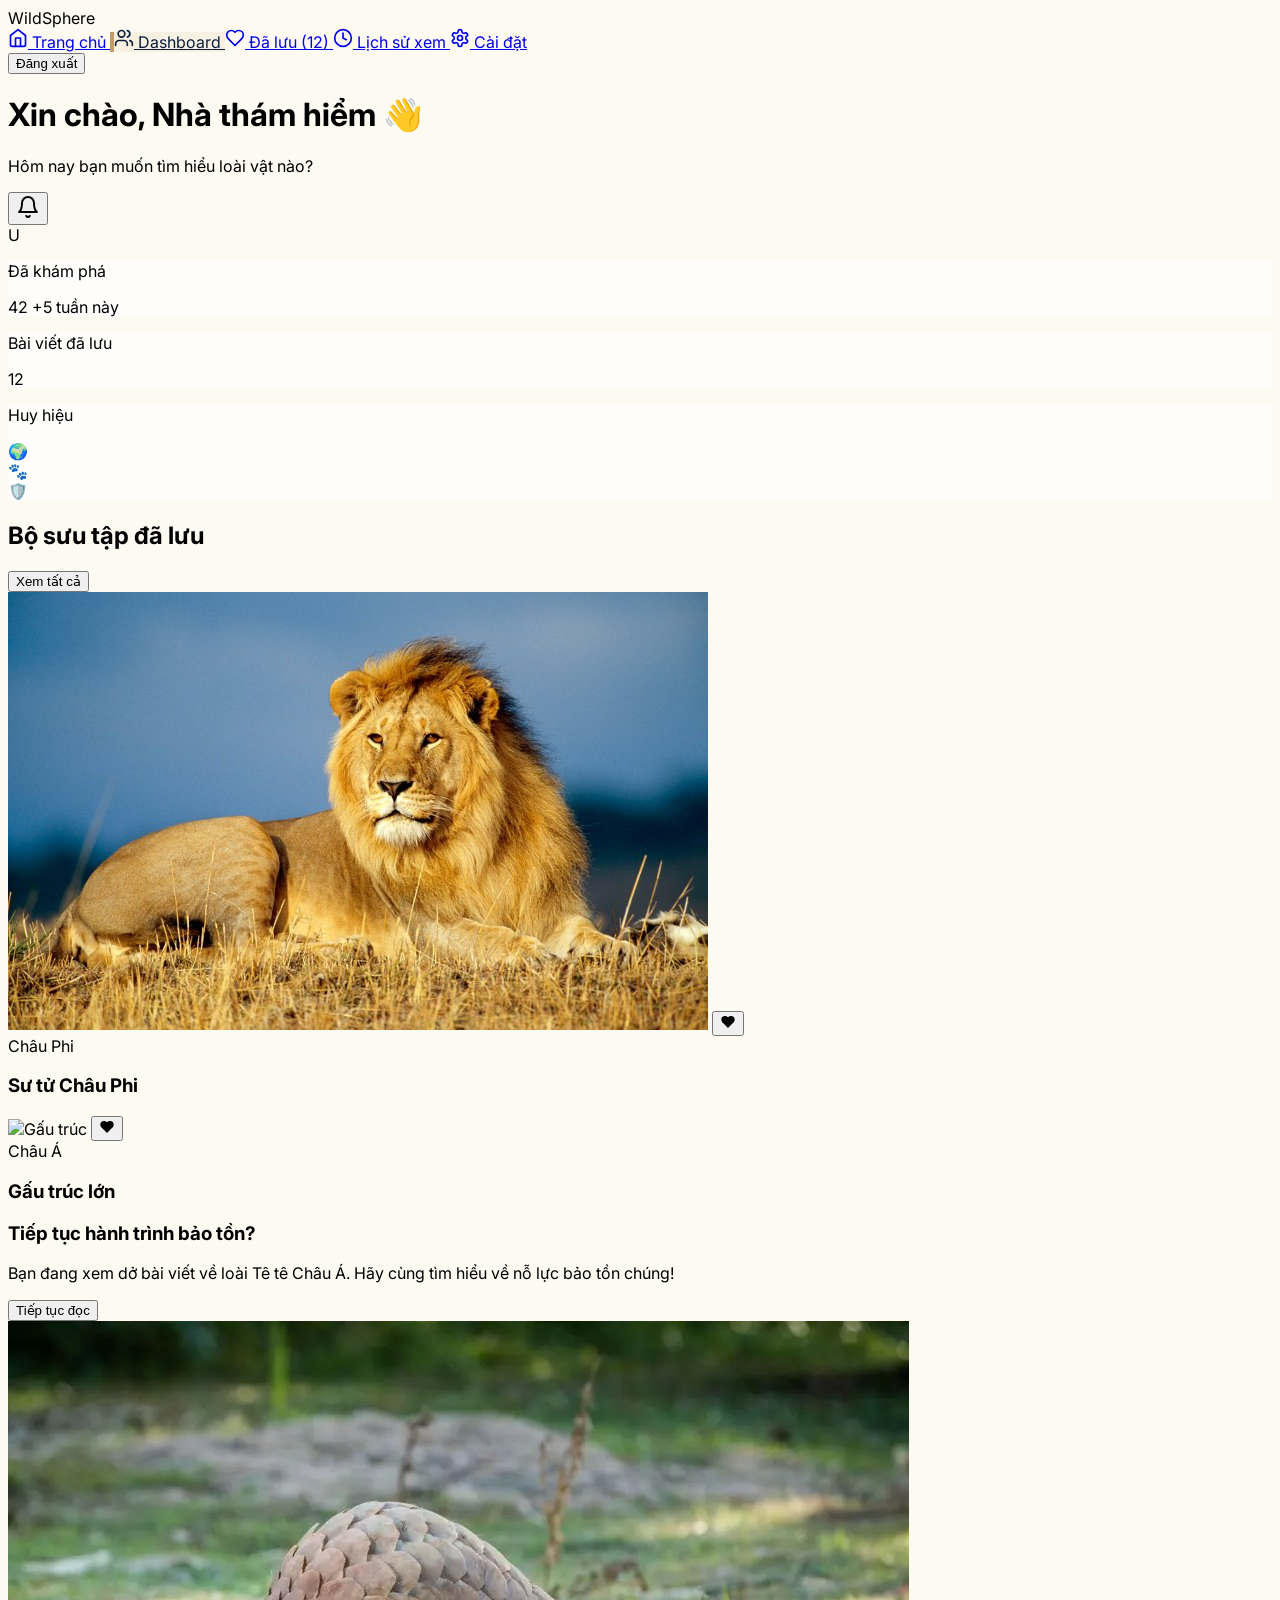
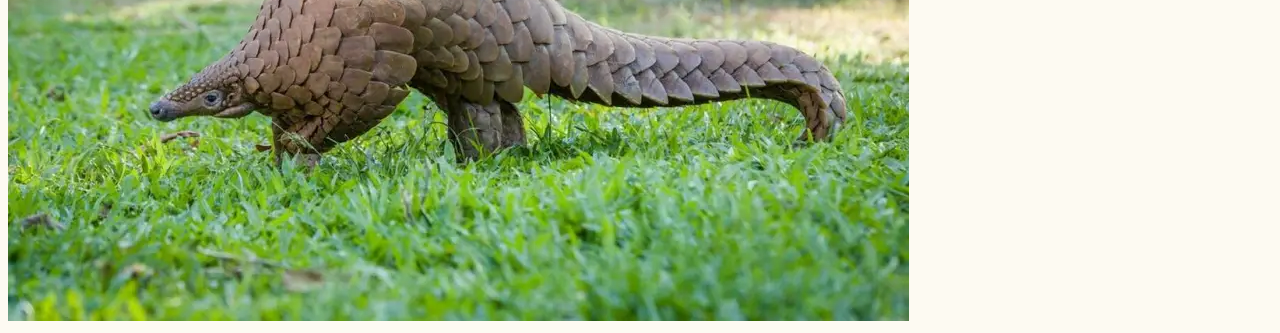
==== user-dashboard.html @ 3586ba98 "Lần đầu đẩy code vào repo moi" ====
<!doctype html>
<html lang="vi">
  <head>
    <meta charset="UTF-8" />
    <meta name="viewport" content="width=device-width, initial-scale=1.0" />
    <title>Dashboard | WildSphere</title>
    <script src="https://cdn.tailwindcss.com"></script>
    <link
      href="https://fonts.googleapis.com/css2?family=Inter:wght@300;400;500;600;700;800&display=swap"
      rel="stylesheet"
    />
    <style>
      body {
        font-family: "Inter", sans-serif;
        background-color: #fdfaf2;
      }
      .glass-card {
        background: rgba(255, 255, 255, 0.8);
        backdrop-filter: blur(10px);
      }
      .active-link {
        border-left: 4px solid #c49a68;
        background: rgba(196, 154, 104, 0.1);
        color: #0b1f3a !important;
      }
    </style>
  </head>
  <body class="text-slate-800">
    <div class="flex min-h-screen">
      <!-- SIDEBAR -->
      <aside class="w-64 bg-[#0b1f3a] text-white hidden md:flex flex-col">
        <div class="p-8 text-2xl font-extrabold tracking-tighter">
          WildSphere
        </div>

        <nav class="flex-1 px-4 space-y-2">
          <a
            href="index.html"
            class="flex items-center gap-3 p-3 text-slate-400 hover:text-white transition"
          >
            <svg
              xmlns="http://www.w3.org/2000/svg"
              width="20"
              height="20"
              viewBox="0 0 24 24"
              fill="none"
              stroke="currentColor"
              stroke-width="2"
              stroke-linecap="round"
              stroke-linejoin="round"
            >
              <path d="m3 9 9-7 9 7v11a2 2 0 0 1-2 2H5a2 2 0 0 1-2-2z"></path>
              <polyline points="9 22 9 12 15 12 15 22"></polyline>
            </svg>
            Trang chủ
          </a>
          <a
            href="#"
            class="flex items-center gap-3 p-3 active-link text-white font-semibold"
          >
            <svg
              xmlns="http://www.w3.org/2000/svg"
              width="20"
              height="20"
              viewBox="0 0 24 24"
              fill="none"
              stroke="currentColor"
              stroke-width="2"
              stroke-linecap="round"
              stroke-linejoin="round"
            >
              <path d="M16 21v-2a4 4 0 0 0-4-4H6a4 4 0 0 0-4 4v2"></path>
              <circle cx="9" cy="7" r="4"></circle>
              <path d="M22 21v-2a4 4 0 0 0-3-3.87"></path>
              <path d="M16 3.13a4 4 0 0 1 0 7.75"></path>
            </svg>
            Dashboard
          </a>
          <a
            href="#"
            class="flex items-center gap-3 p-3 text-slate-400 hover:text-white transition"
          >
            <svg
              xmlns="http://www.w3.org/2000/svg"
              width="20"
              height="20"
              viewBox="0 0 24 24"
              fill="none"
              stroke="currentColor"
              stroke-width="2"
              stroke-linecap="round"
              stroke-linejoin="round"
            >
              <path
                d="M19 14c1.49-1.46 3-3.21 3-5.5A5.5 5.5 0 0 0 16.5 3c-1.76 0-3 .5-4.5 2-1.5-1.5-2.74-2-4.5-2A5.5 5.5 0 0 0 2 8.5c0 2.3 1.5 4.05 3 5.5l7 7Z"
              ></path>
            </svg>
            Đã lưu (12)
          </a>
          <a
            href="#"
            class="flex items-center gap-3 p-3 text-slate-400 hover:text-white transition"
          >
            <svg
              xmlns="http://www.w3.org/2000/svg"
              width="20"
              height="20"
              viewBox="0 0 24 24"
              fill="none"
              stroke="currentColor"
              stroke-width="2"
              stroke-linecap="round"
              stroke-linejoin="round"
            >
              <circle cx="12" cy="12" r="10"></circle>
              <polyline points="12 6 12 12 16 14"></polyline>
            </svg>
            Lịch sử xem
          </a>
          <a
            href="#"
            class="flex items-center gap-3 p-3 text-slate-400 hover:text-white transition"
          >
            <svg
              xmlns="http://www.w3.org/2000/svg"
              width="20"
              height="20"
              viewBox="0 0 24 24"
              fill="none"
              stroke="currentColor"
              stroke-width="2"
              stroke-linecap="round"
              stroke-linejoin="round"
            >
              <path
                d="M12.22 2h-.44a2 2 0 0 0-2 2v.18a2 2 0 0 1-1 1.73l-.43.25a2 2 0 0 1-2 0l-.15-.08a2 2 0 0 0-2.73.73l-.22.38a2 2 0 0 0 .73 2.73l.15.1a2 2 0 0 1 1 1.72v.51a2 2 0 0 1-1 1.74l-.15.09a2 2 0 0 0-.73 2.73l.22.38a2 2 0 0 0 2.73.73l.15-.08a2 2 0 0 1 2 0l.43.25a2 2 0 0 1 1 1.73V20a2 2 0 0 0 2 2h.44a2 2 0 0 0 2-2v-.18a2 2 0 0 1 1-1.73l.43-.25a2 2 0 0 1 2 0l.15.08a2 2 0 0 0 2.73-.73l.22-.39a2 2 0 0 0-.73-2.73l-.15-.08a2 2 0 0 1-1-1.74v-.5a2 2 0 0 1 1-1.74l.15-.09a2 2 0 0 0 .73-2.73l-.22-.38a2 2 0 0 0-2.73-.73l-.15.08a2 2 0 0 1-2 0l-.43-.25a2 2 0 0 1-1-1.73V4a2 2 0 0 0-2-2z"
              ></path>
              <circle cx="12" cy="12" r="3"></circle>
            </svg>
            Cài đặt
          </a>
        </nav>

        <div class="p-4 mt-auto">
          <button
            class="w-full p-3 bg-red-500/10 text-red-400 rounded-lg font-medium hover:bg-red-500/20 transition duration-200"
            onclick="window.location.href = 'index.html'"
          >
            Đăng xuất
          </button>
        </div>
      </aside>

      <!-- MAIN CONTENT -->
      <main class="flex-1 overflow-y-auto">
        <!-- TOP HEADER -->
        <header
          class="h-20 border-b flex items-center justify-between px-8 bg-white/50 sticky top-0 z-10 backdrop-blur-md"
        >
          <div>
            <h1 class="text-xl font-bold text-[#0b1f3a]">
              Xin chào, <span id="userName">Nhà thám hiểm</span> 👋
            </h1>
            <p class="text-sm text-slate-500">
              Hôm nay bạn muốn tìm hiểu loài vật nào?
            </p>
          </div>
          <div class="flex items-center gap-4">
            <button class="p-2 text-slate-400 hover:text-[#0b1f3a] relative">
              <svg
                xmlns="http://www.w3.org/2000/svg"
                width="24"
                height="24"
                viewBox="0 0 24 24"
                fill="none"
                stroke="currentColor"
                stroke-width="2"
                stroke-linecap="round"
                stroke-linejoin="round"
              >
                <path d="M6 8a6 6 0 0 1 12 0c0 7 3 9 3 9H3s3-2 3-9"></path>
                <path d="M10.3 21a1.94 1.94 0 0 0 3.4 0"></path>
              </svg>
              <span
                class="absolute top-2 right-2 w-2 h-2 bg-red-500 rounded-full"
              ></span>
            </button>
            <div
              class="w-10 h-10 bg-[#c49a68] rounded-full border-2 border-white shadow-sm flex items-center justify-center text-white font-bold"
            >
              U
            </div>
          </div>
        </header>

        <div class="p-8 space-y-8">
          <!-- STATS CARDS -->
          <div class="grid grid-cols-1 md:grid-cols-3 gap-6">
            <div
              class="glass-card p-6 rounded-2xl border border-white shadow-sm"
            >
              <p
                class="text-sm text-slate-500 font-medium uppercase tracking-wider"
              >
                Đã khám phá
              </p>
              <div class="flex items-end gap-2 mt-2">
                <span class="text-4xl font-black text-[#0b1f3a]">42</span>
                <span class="text-green-500 text-sm font-bold mb-1"
                  >+5 tuần này</span
                >
              </div>
            </div>
            <div
              class="glass-card p-6 rounded-2xl border border-white shadow-sm"
            >
              <p
                class="text-sm text-slate-500 font-medium uppercase tracking-wider"
              >
                Bài viết đã lưu
              </p>
              <div class="mt-2">
                <span class="text-4xl font-black text-[#0b1f3a]">12</span>
              </div>
            </div>
            <div
              class="glass-card p-6 rounded-2xl border border-white shadow-sm"
            >
              <p
                class="text-sm text-slate-500 font-medium uppercase tracking-wider"
              >
                Huy hiệu
              </p>
              <div class="flex gap-2 mt-2">
                <div
                  class="w-8 h-8 rounded-full bg-yellow-100 flex items-center justify-center text-lg"
                  title="Thám hiểm tập sự"
                >
                  🌍
                </div>
                <div
                  class="w-8 h-8 rounded-full bg-blue-100 flex items-center justify-center text-lg"
                  title="Yêu động vật"
                >
                  🐾
                </div>
                <div
                  class="w-8 h-8 rounded-full bg-red-100 flex items-center justify-center text-lg"
                  title="Người bảo vệ"
                >
                  🛡️
                </div>
              </div>
            </div>
          </div>

          <!-- SAVED LIST SECTION -->
          <section>
            <div class="flex items-center justify-between mb-6">
              <h2 class="text-2xl font-bold text-[#0b1f3a]">
                Bộ sưu tập đã lưu
              </h2>
              <button
                class="text-[#c49a68] font-semibold text-sm hover:underline"
              >
                Xem tất cả
              </button>
            </div>

            <div class="grid grid-cols-1 sm:grid-cols-2 lg:grid-cols-4 gap-6">
              <!-- Animal Card Item -->
              <div
                class="bg-white rounded-xl overflow-hidden shadow-sm hover:shadow-md transition group cursor-pointer border border-slate-100"
              >
                <div class="relative h-40">
                  <img
                    src="./image/châu phi/su-tu.jpg"
                    class="w-full h-full object-cover group-hover:scale-105 transition duration-500"
                    alt="Sư tử"
                  />
                  <button
                    class="absolute top-3 right-3 p-2 bg-white/90 rounded-full text-red-500 shadow-sm"
                  >
                    <svg
                      xmlns="http://www.w3.org/2000/svg"
                      width="16"
                      height="16"
                      viewBox="0 0 24 24"
                      fill="currentColor"
                    >
                      <path
                        d="M19 14c1.49-1.46 3-3.21 3-5.5A5.5 5.5 0 0 0 16.5 3c-1.76 0-3 .5-4.5 2-1.5-1.5-2.74-2-4.5-2A5.5 5.5 0 0 0 2 8.5c0 2.3 1.5 4.05 3 5.5l7 7Z"
                      ></path>
                    </svg>
                  </button>
                </div>
                <div class="p-4">
                  <span class="text-[10px] font-bold text-[#c49a68] uppercase"
                    >Châu Phi</span
                  >
                  <h3 class="font-bold text-[#0b1f3a] mt-1">Sư tử Châu Phi</h3>
                </div>
              </div>
              <!-- Animal Card Item -->
              <div
                class="bg-white rounded-xl overflow-hidden shadow-sm hover:shadow-md transition group cursor-pointer border border-slate-100"
              >
                <div class="relative h-40">
                  <img
                    src="./image/châu á/gautruc.jpg"
                    class="w-full h-full object-cover group-hover:scale-105 transition duration-500"
                    alt="Gấu trúc"
                  />
                  <button
                    class="absolute top-3 right-3 p-2 bg-white/90 rounded-full text-red-500 shadow-sm"
                  >
                    <svg
                      xmlns="http://www.w3.org/2000/svg"
                      width="16"
                      height="16"
                      viewBox="0 0 24 24"
                      fill="currentColor"
                    >
                      <path
                        d="M19 14c1.49-1.46 3-3.21 3-5.5A5.5 5.5 0 0 0 16.5 3c-1.76 0-3 .5-4.5 2-1.5-1.5-2.74-2-4.5-2A5.5 5.5 0 0 0 2 8.5c0 2.3 1.5 4.05 3 5.5l7 7Z"
                      ></path>
                    </svg>
                  </button>
                </div>
                <div class="p-4">
                  <span class="text-[10px] font-bold text-[#c49a68] uppercase"
                    >Châu Á</span
                  >
                  <h3 class="font-bold text-[#0b1f3a] mt-1">Gấu trúc lớn</h3>
                </div>
              </div>
            </div>
          </section>

          <!-- RECENTLY VIEWED -->
          <div
            class="bg-[#0b1f3a] rounded-2xl p-8 text-white flex flex-col md:flex-row items-center gap-8 overflow-hidden relative"
          >
            <div class="relative z-10 flex-1">
              <h3 class="text-2xl font-bold mb-2">
                Tiếp tục hành trình bảo tồn?
              </h3>
              <p class="text-slate-300 mb-6 max-w-md">
                Bạn đang xem dở bài viết về loài
                <span class="text-white font-bold italic">Tê tê Châu Á</span>.
                Hãy cùng tìm hiểu về nỗ lực bảo tồn chúng!
              </p>
              <button
                class="px-6 py-3 bg-[#c49a68] text-white rounded-xl font-bold hover:bg-[#b38a5a] transition"
              >
                Tiếp tục đọc
              </button>
            </div>
            <img
              src="./image/châu á/te-te.webp"
              class="w-48 h-48 rounded-2xl object-cover rotate-3 shadow-2xl relative z-10"
              alt="Sao la"
            />
            <!-- Decorative circle -->
            <div
              class="absolute -right-20 -bottom-20 w-80 h-80 bg-white/5 rounded-full"
            ></div>
          </div>
        </div>
      </main>
    </div>

    <script>
      // Hiển thị tên người dùng từ LocalStorage
      const user = localStorage.getItem("wildsphereCurrentUser");
      if (user) {
        document.getElementById("userName").innerText = user;
      }
    </script>
  </body>
</html>
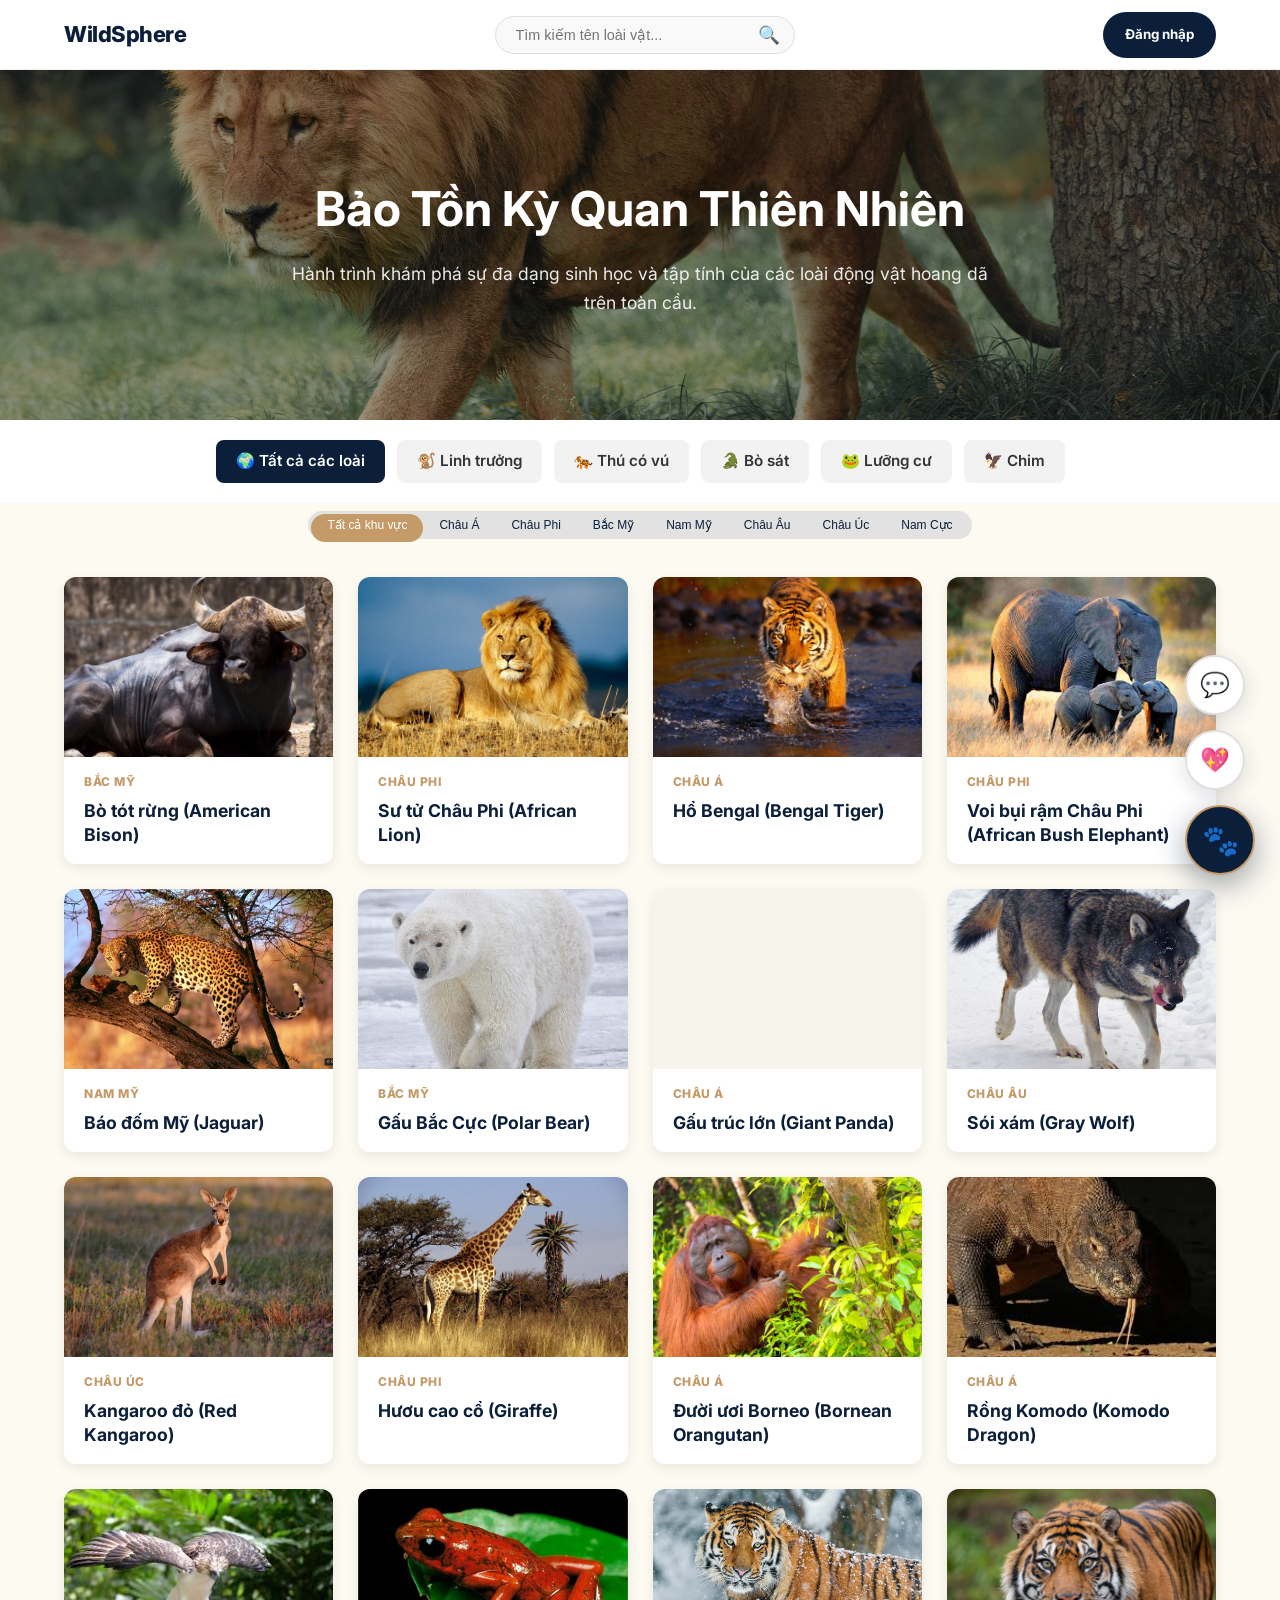
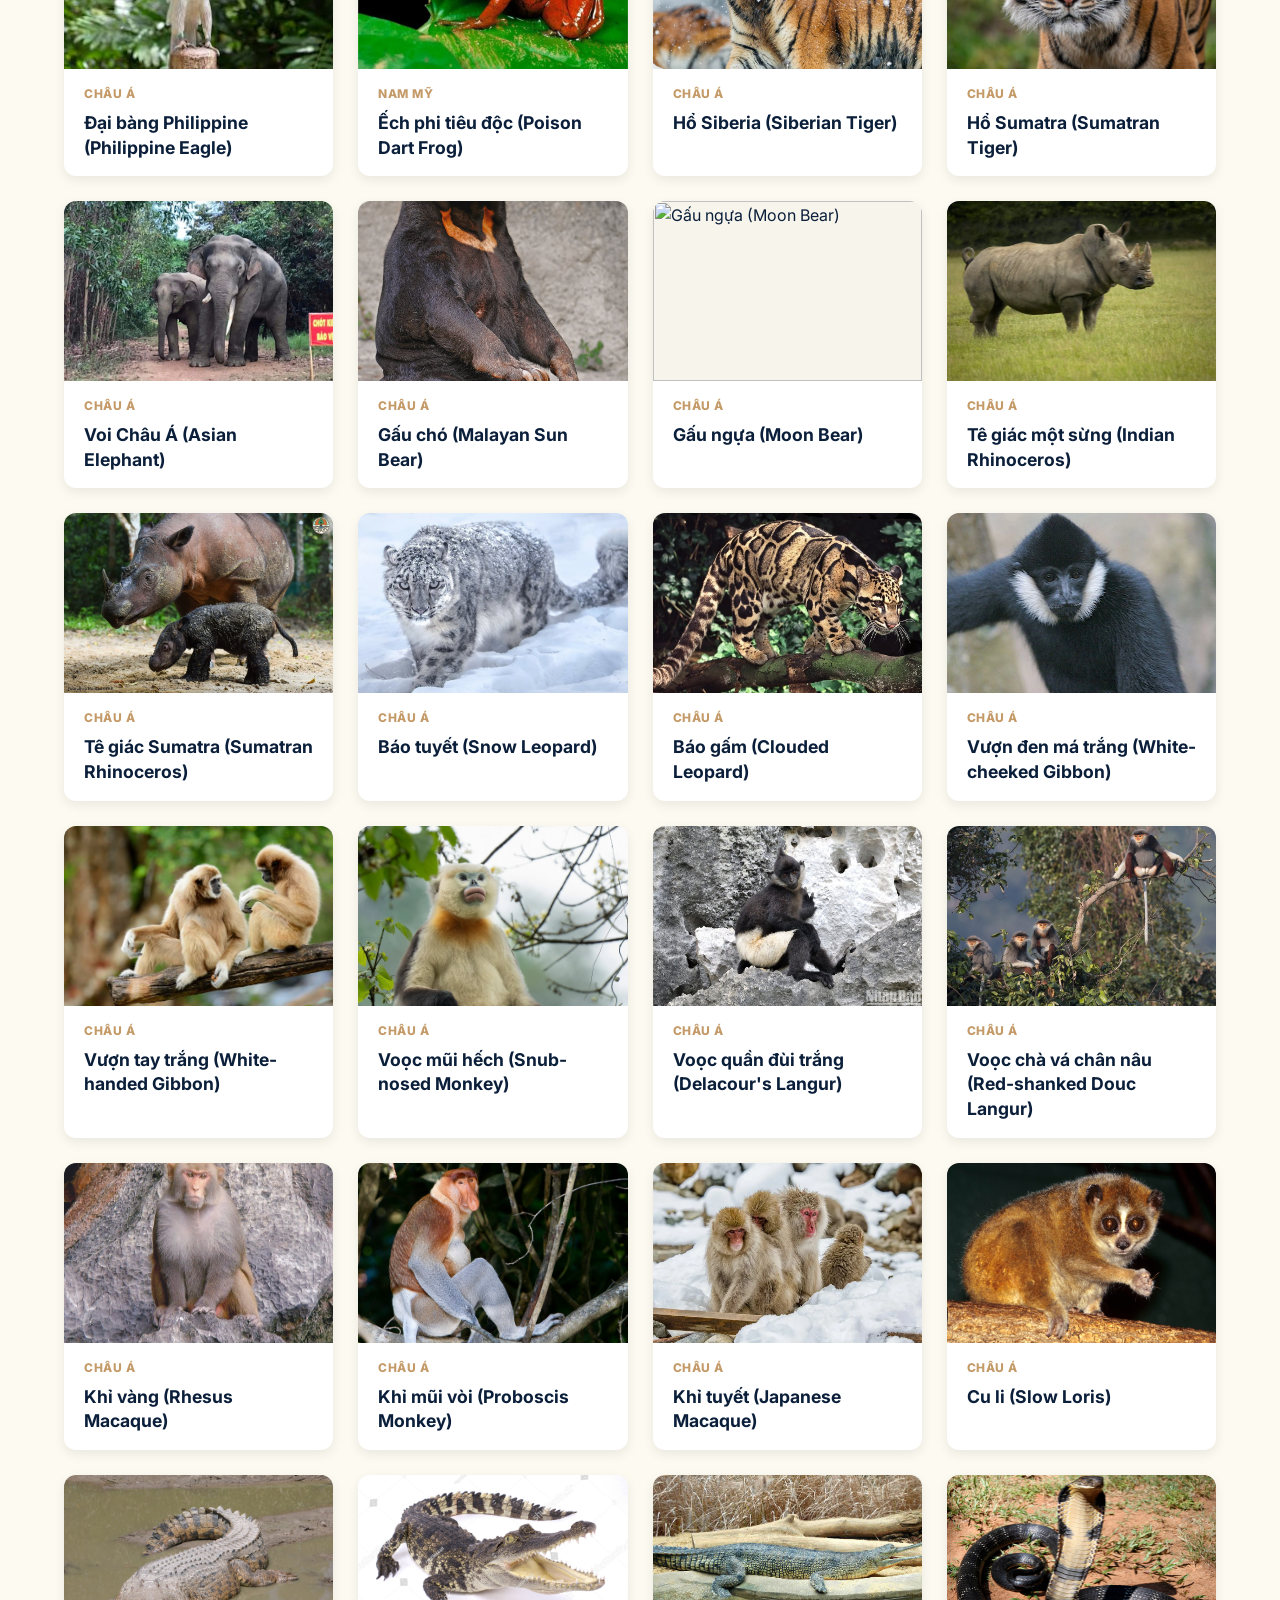
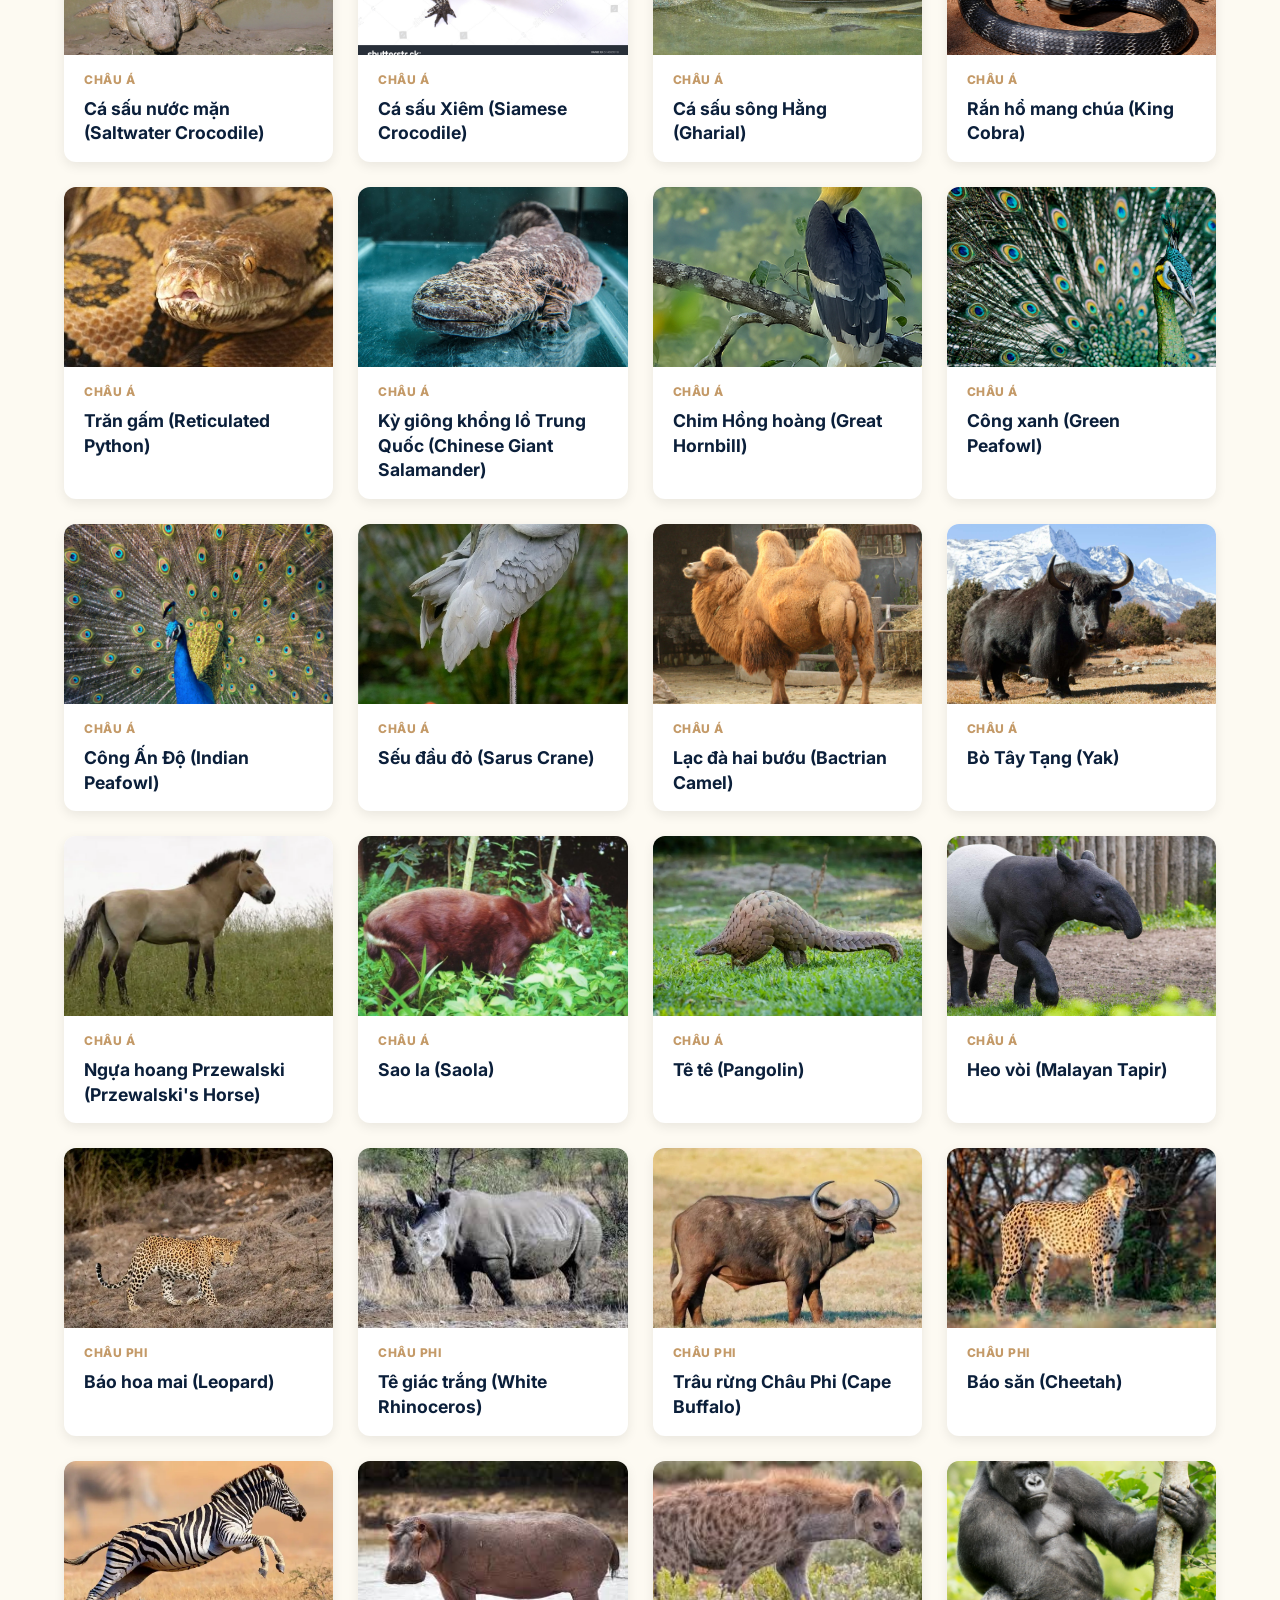
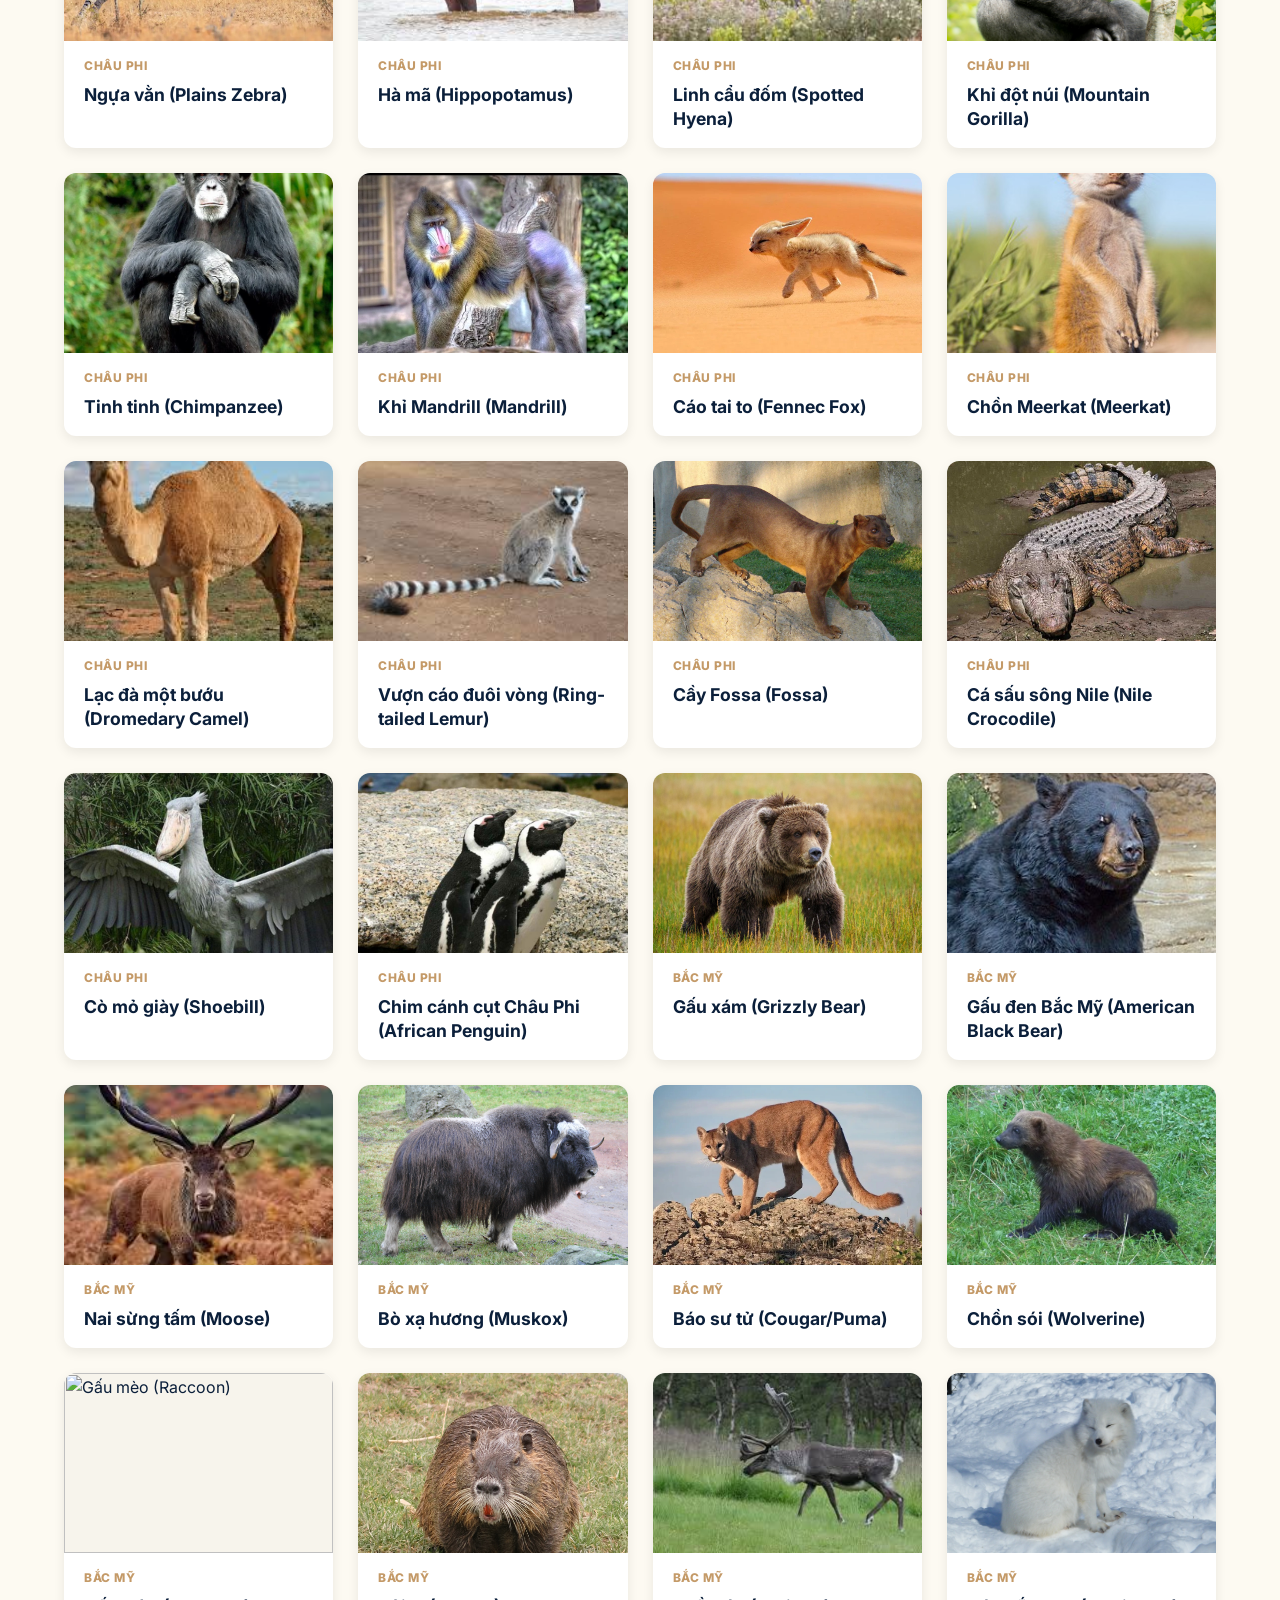
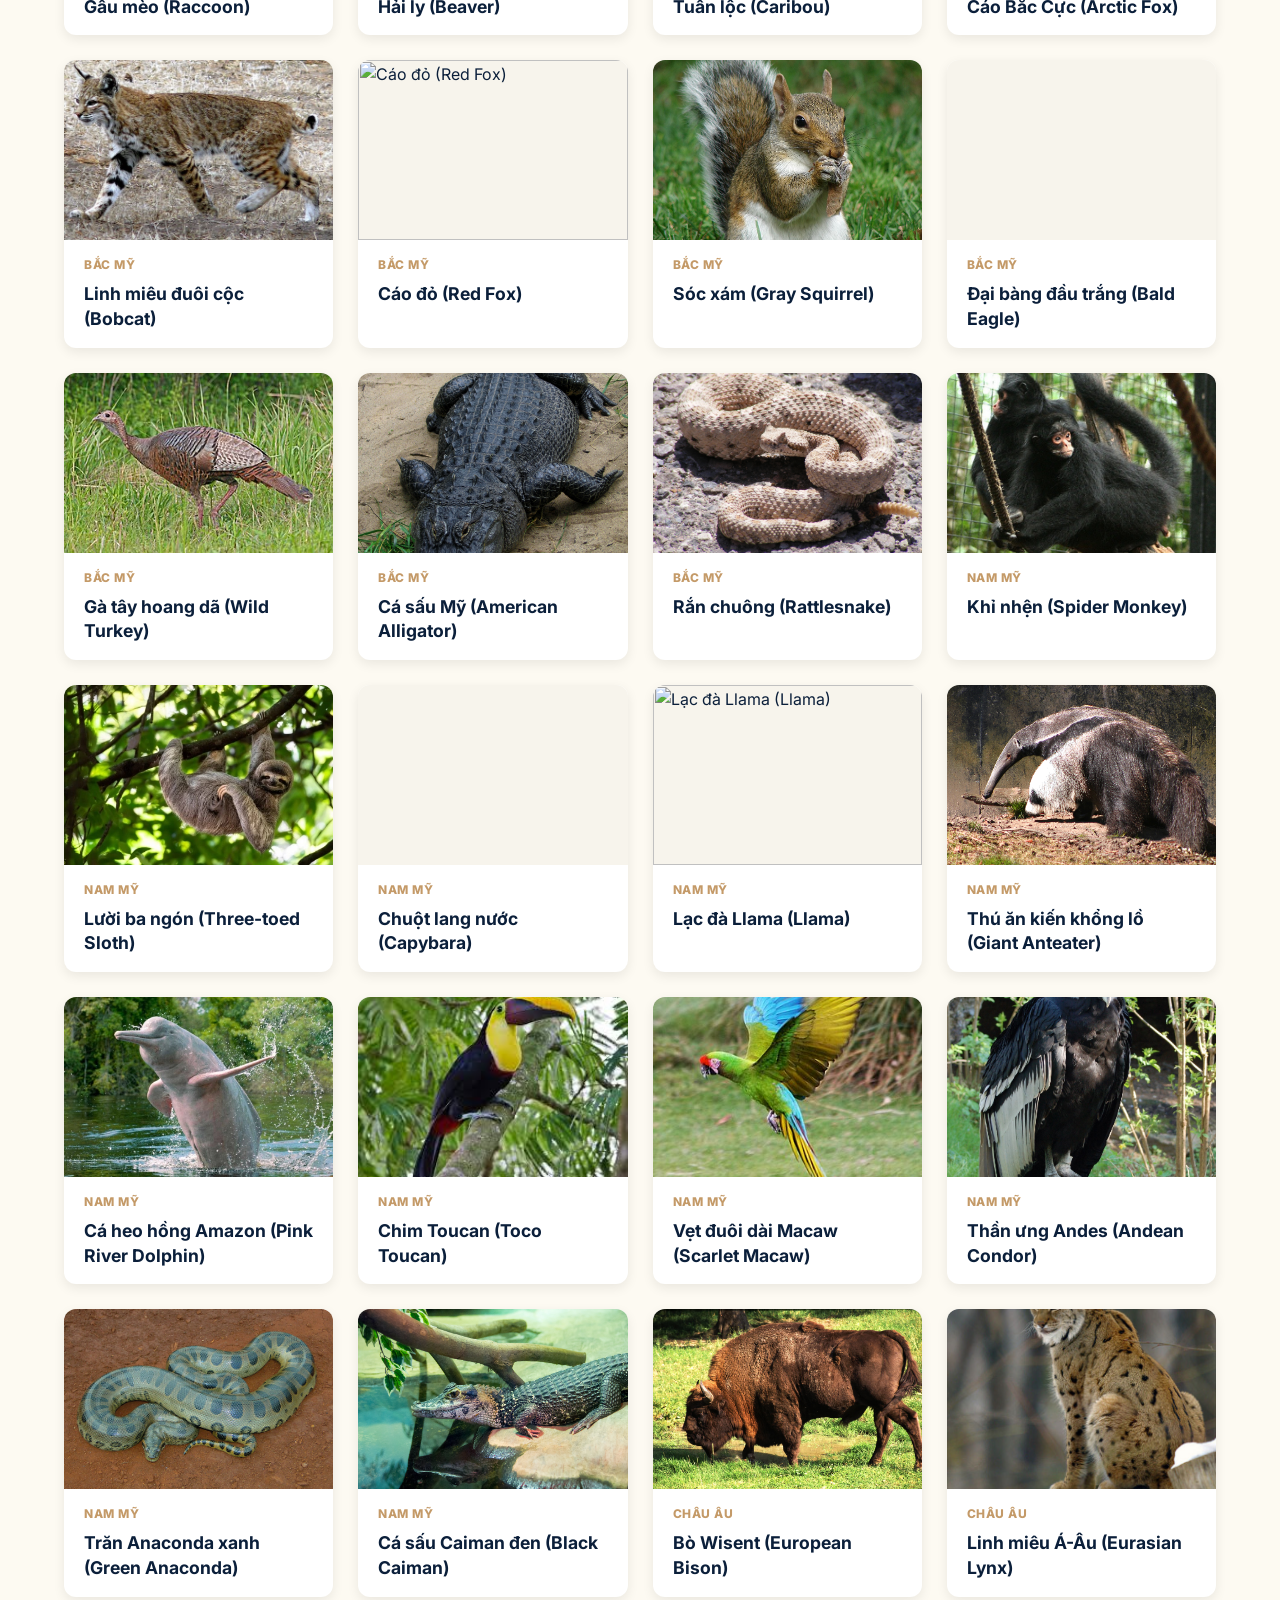
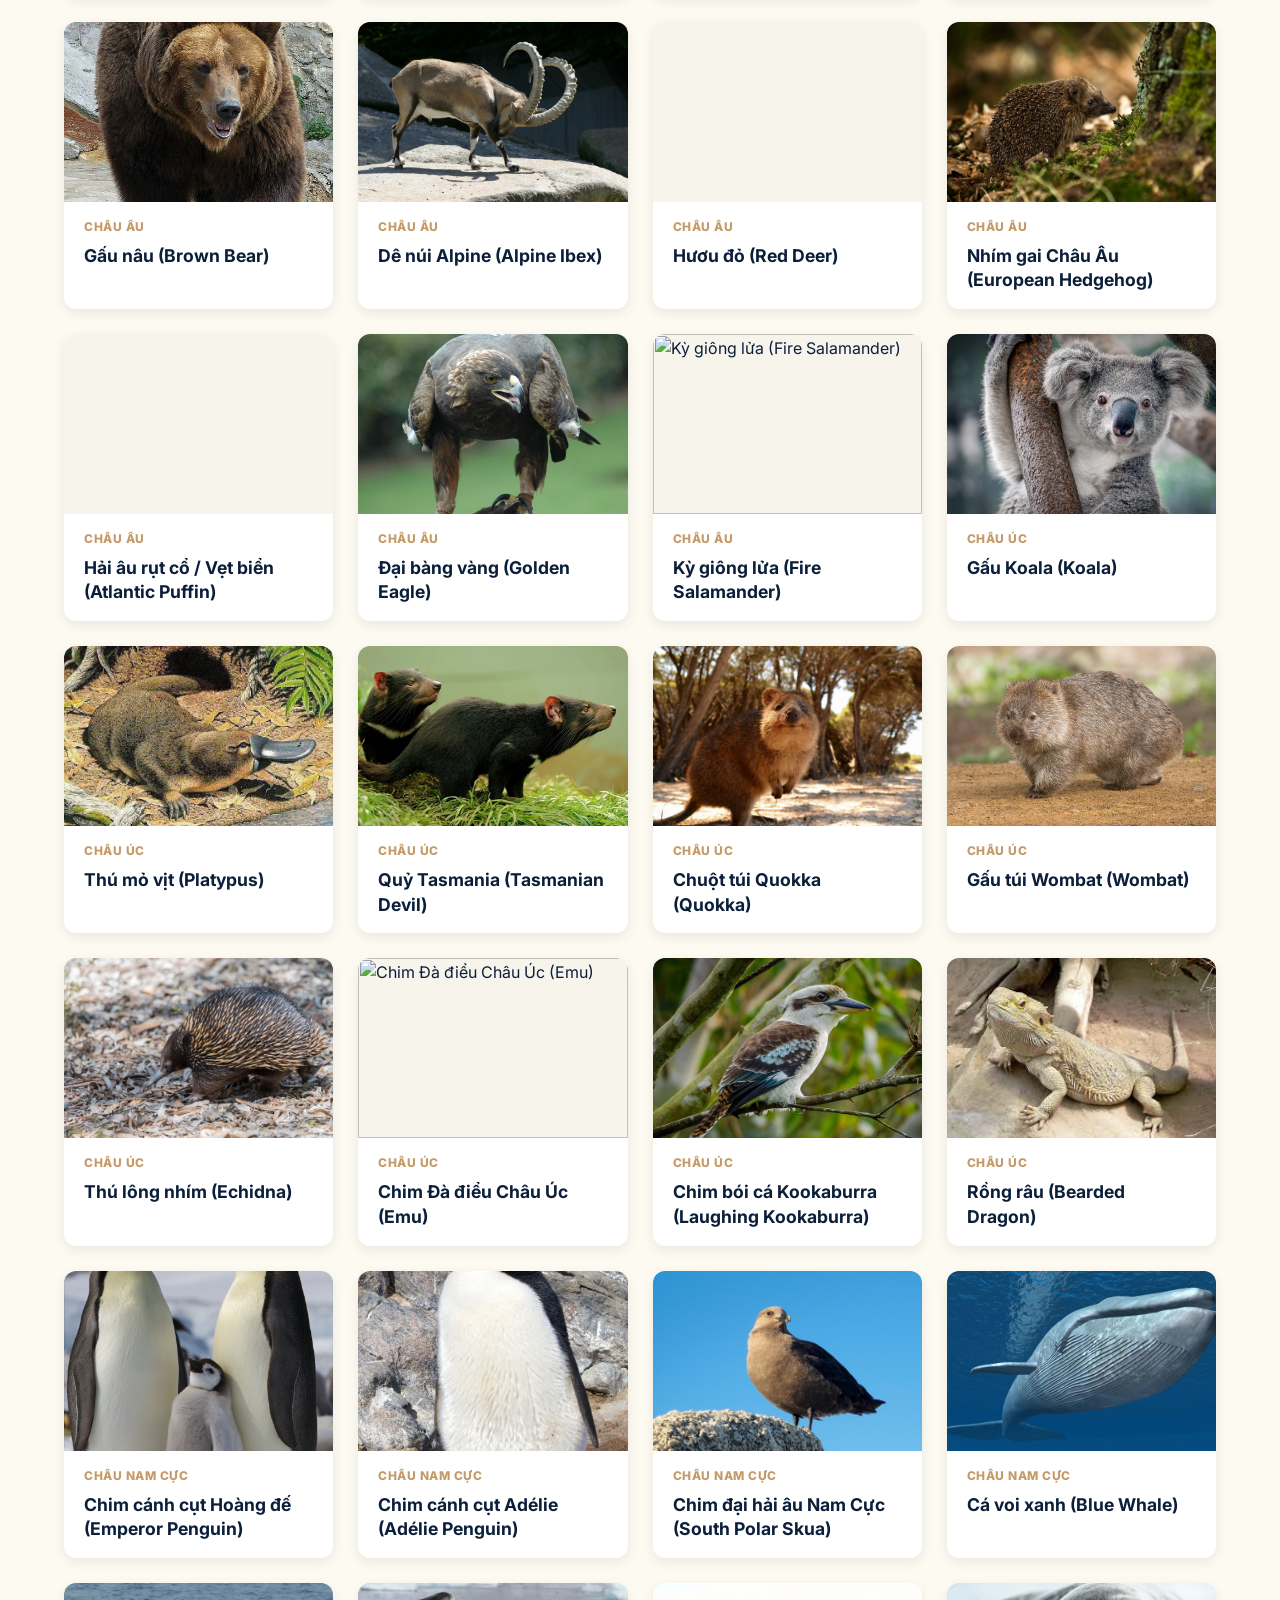
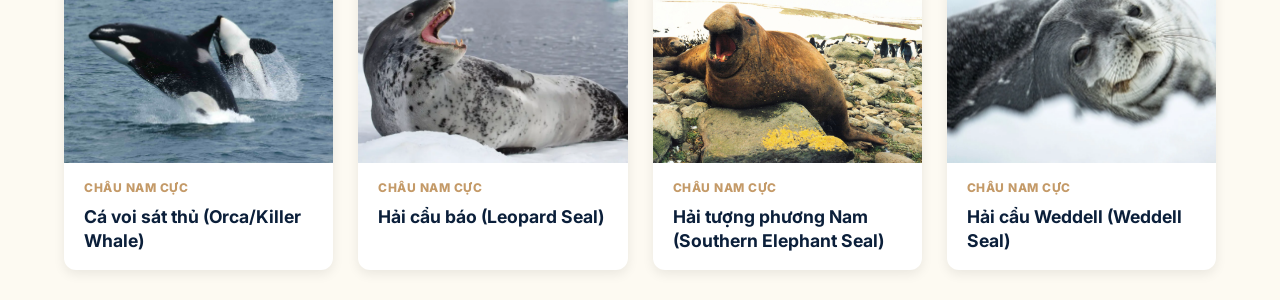
==== commit 6e5bbf70: "lần 6" ====
--- a/user-dashboard.html
+++ b/user-dashboard.html
@@ -3,379 +3,182 @@
   <head>
     <meta charset="UTF-8" />
     <meta name="viewport" content="width=device-width, initial-scale=1.0" />
-    <title>Dashboard | WildSphere</title>
+    <title>Hồ Sơ Của Tôi | WildSphere</title>
     <script src="https://cdn.tailwindcss.com"></script>
-    <link
-      href="https://fonts.googleapis.com/css2?family=Inter:wght@300;400;500;600;700;800&display=swap"
-      rel="stylesheet"
-    />
+    <link href="https://fonts.googleapis.com/css2?family=Inter:wght@300;400;500;600;700;800&display=swap" rel="stylesheet" />
     <style>
-      body {
-        font-family: "Inter", sans-serif;
-        background-color: #fdfaf2;
-      }
-      .glass-card {
-        background: rgba(255, 255, 255, 0.8);
-        backdrop-filter: blur(10px);
-      }
-      .active-link {
-        border-left: 4px solid #c49a68;
-        background: rgba(196, 154, 104, 0.1);
-        color: #0b1f3a !important;
-      }
+      body { font-family: "Inter", sans-serif; background-color: #fdfaf2; }
+      .glass-card { background: rgba(255, 255, 255, 0.8); backdrop-filter: blur(10px); }
+      .active-link { border-left: 4px solid #c49a68; background: rgba(196, 154, 104, 0.1); color: #0b1f3a !important; }
     </style>
   </head>
   <body class="text-slate-800">
     <div class="flex min-h-screen">
       <!-- SIDEBAR -->
-      <aside class="w-64 bg-[#0b1f3a] text-white hidden md:flex flex-col">
-        <div class="p-8 text-2xl font-extrabold tracking-tighter">
+      <aside class="w-64 bg-[#0b1f3a] text-white hidden md:flex flex-col fixed h-screen">
+        <div class="p-8 text-2xl font-extrabold tracking-tighter cursor-pointer" onclick="window.location.href='index.html'">
           WildSphere
         </div>
-
         <nav class="flex-1 px-4 space-y-2">
-          <a
-            href="index.html"
-            class="flex items-center gap-3 p-3 text-slate-400 hover:text-white transition"
-          >
-            <svg
-              xmlns="http://www.w3.org/2000/svg"
-              width="20"
-              height="20"
-              viewBox="0 0 24 24"
-              fill="none"
-              stroke="currentColor"
-              stroke-width="2"
-              stroke-linecap="round"
-              stroke-linejoin="round"
-            >
-              <path d="m3 9 9-7 9 7v11a2 2 0 0 1-2 2H5a2 2 0 0 1-2-2z"></path>
-              <polyline points="9 22 9 12 15 12 15 22"></polyline>
-            </svg>
+          <a href="index.html" class="flex items-center gap-3 p-3 text-slate-400 hover:text-white transition">
+            <svg width="20" height="20" viewBox="0 0 24 24" fill="none" stroke="currentColor" stroke-width="2"><path d="m3 9 9-7 9 7v11a2 2 0 0 1-2 2H5a2 2 0 0 1-2-2z"></path><polyline points="9 22 9 12 15 12 15 22"></polyline></svg>
             Trang chủ
           </a>
-          <a
-            href="#"
-            class="flex items-center gap-3 p-3 active-link text-white font-semibold"
-          >
-            <svg
-              xmlns="http://www.w3.org/2000/svg"
-              width="20"
-              height="20"
-              viewBox="0 0 24 24"
-              fill="none"
-              stroke="currentColor"
-              stroke-width="2"
-              stroke-linecap="round"
-              stroke-linejoin="round"
-            >
-              <path d="M16 21v-2a4 4 0 0 0-4-4H6a4 4 0 0 0-4 4v2"></path>
-              <circle cx="9" cy="7" r="4"></circle>
-              <path d="M22 21v-2a4 4 0 0 0-3-3.87"></path>
-              <path d="M16 3.13a4 4 0 0 1 0 7.75"></path>
-            </svg>
-            Dashboard
-          </a>
-          <a
-            href="#"
-            class="flex items-center gap-3 p-3 text-slate-400 hover:text-white transition"
-          >
-            <svg
-              xmlns="http://www.w3.org/2000/svg"
-              width="20"
-              height="20"
-              viewBox="0 0 24 24"
-              fill="none"
-              stroke="currentColor"
-              stroke-width="2"
-              stroke-linecap="round"
-              stroke-linejoin="round"
-            >
-              <path
-                d="M19 14c1.49-1.46 3-3.21 3-5.5A5.5 5.5 0 0 0 16.5 3c-1.76 0-3 .5-4.5 2-1.5-1.5-2.74-2-4.5-2A5.5 5.5 0 0 0 2 8.5c0 2.3 1.5 4.05 3 5.5l7 7Z"
-              ></path>
-            </svg>
-            Đã lưu (12)
-          </a>
-          <a
-            href="#"
-            class="flex items-center gap-3 p-3 text-slate-400 hover:text-white transition"
-          >
-            <svg
-              xmlns="http://www.w3.org/2000/svg"
-              width="20"
-              height="20"
-              viewBox="0 0 24 24"
-              fill="none"
-              stroke="currentColor"
-              stroke-width="2"
-              stroke-linecap="round"
-              stroke-linejoin="round"
-            >
-              <circle cx="12" cy="12" r="10"></circle>
-              <polyline points="12 6 12 12 16 14"></polyline>
-            </svg>
-            Lịch sử xem
-          </a>
-          <a
-            href="#"
-            class="flex items-center gap-3 p-3 text-slate-400 hover:text-white transition"
-          >
-            <svg
-              xmlns="http://www.w3.org/2000/svg"
-              width="20"
-              height="20"
-              viewBox="0 0 24 24"
-              fill="none"
-              stroke="currentColor"
-              stroke-width="2"
-              stroke-linecap="round"
-              stroke-linejoin="round"
-            >
-              <path
-                d="M12.22 2h-.44a2 2 0 0 0-2 2v.18a2 2 0 0 1-1 1.73l-.43.25a2 2 0 0 1-2 0l-.15-.08a2 2 0 0 0-2.73.73l-.22.38a2 2 0 0 0 .73 2.73l.15.1a2 2 0 0 1 1 1.72v.51a2 2 0 0 1-1 1.74l-.15.09a2 2 0 0 0-.73 2.73l.22.38a2 2 0 0 0 2.73.73l.15-.08a2 2 0 0 1 2 0l.43.25a2 2 0 0 1 1 1.73V20a2 2 0 0 0 2 2h.44a2 2 0 0 0 2-2v-.18a2 2 0 0 1 1-1.73l.43-.25a2 2 0 0 1 2 0l.15.08a2 2 0 0 0 2.73-.73l.22-.39a2 2 0 0 0-.73-2.73l-.15-.08a2 2 0 0 1-1-1.74v-.5a2 2 0 0 1 1-1.74l.15-.09a2 2 0 0 0 .73-2.73l-.22-.38a2 2 0 0 0-2.73-.73l-.15.08a2 2 0 0 1-2 0l-.43-.25a2 2 0 0 1-1-1.73V4a2 2 0 0 0-2-2z"
-              ></path>
-              <circle cx="12" cy="12" r="3"></circle>
-            </svg>
-            Cài đặt
+          <a href="#" class="flex items-center gap-3 p-3 active-link text-white font-semibold">
+            <svg width="20" height="20" viewBox="0 0 24 24" fill="none" stroke="currentColor" stroke-width="2"><path d="M16 21v-2a4 4 0 0 0-4-4H6a4 4 0 0 0-4 4v2"></path><circle cx="9" cy="7" r="4"></circle><path d="M22 21v-2a4 4 0 0 0-3-3.87"></path><path d="M16 3.13a4 4 0 0 1 0 7.75"></path></svg>
+            Hồ sơ cá nhân
           </a>
         </nav>
-
         <div class="p-4 mt-auto">
-          <button
-            class="w-full p-3 bg-red-500/10 text-red-400 rounded-lg font-medium hover:bg-red-500/20 transition duration-200"
-            onclick="window.location.href = 'index.html'"
-          >
-            Đăng xuất
-          </button>
+          <button class="w-full p-3 bg-red-500/10 text-red-400 rounded-lg font-medium hover:bg-red-500/20 transition" onclick="handleLogout()">Đăng xuất</button>
         </div>
       </aside>
 
       <!-- MAIN CONTENT -->
-      <main class="flex-1 overflow-y-auto">
+      <main class="flex-1 ml-0 md:ml-64 overflow-y-auto min-h-screen">
         <!-- TOP HEADER -->
-        <header
-          class="h-20 border-b flex items-center justify-between px-8 bg-white/50 sticky top-0 z-10 backdrop-blur-md"
-        >
+        <header class="h-20 border-b flex items-center justify-between px-8 bg-white/80 sticky top-0 z-10 backdrop-blur-md">
           <div>
-            <h1 class="text-xl font-bold text-[#0b1f3a]">
-              Xin chào, <span id="userName">Nhà thám hiểm</span> 👋
-            </h1>
-            <p class="text-sm text-slate-500">
-              Hôm nay bạn muốn tìm hiểu loài vật nào?
-            </p>
+            <h1 class="text-xl font-bold text-[#0b1f3a]">Xin chào, <span id="userName">...</span> 👋</h1>
+            <p class="text-sm text-slate-500">Thành tích của bạn: <span id="dashboard-score" class="font-bold text-green-600">0 Điểm từ thiện</span></p>
           </div>
-          <div class="flex items-center gap-4">
-            <button class="p-2 text-slate-400 hover:text-[#0b1f3a] relative">
-              <svg
-                xmlns="http://www.w3.org/2000/svg"
-                width="24"
-                height="24"
-                viewBox="0 0 24 24"
-                fill="none"
-                stroke="currentColor"
-                stroke-width="2"
-                stroke-linecap="round"
-                stroke-linejoin="round"
-              >
-                <path d="M6 8a6 6 0 0 1 12 0c0 7 3 9 3 9H3s3-2 3-9"></path>
-                <path d="M10.3 21a1.94 1.94 0 0 0 3.4 0"></path>
-              </svg>
-              <span
-                class="absolute top-2 right-2 w-2 h-2 bg-red-500 rounded-full"
-              ></span>
-            </button>
-            <div
-              class="w-10 h-10 bg-[#c49a68] rounded-full border-2 border-white shadow-sm flex items-center justify-center text-white font-bold"
-            >
-              U
-            </div>
-          </div>
+          <button class="md:hidden p-2 text-slate-400" onclick="window.location.href='index.html'">Trở về trang chủ</button>
         </header>
 
-        <div class="p-8 space-y-8">
+        <div class="p-8 space-y-8 max-w-6xl mx-auto">
           <!-- STATS CARDS -->
           <div class="grid grid-cols-1 md:grid-cols-3 gap-6">
-            <div
-              class="glass-card p-6 rounded-2xl border border-white shadow-sm"
-            >
-              <p
-                class="text-sm text-slate-500 font-medium uppercase tracking-wider"
-              >
-                Đã khám phá
-              </p>
+            <div class="glass-card p-6 rounded-2xl border border-white shadow-sm">
+              <p class="text-sm text-slate-500 font-medium uppercase tracking-wider">Đã khám phá</p>
               <div class="flex items-end gap-2 mt-2">
-                <span class="text-4xl font-black text-[#0b1f3a]">42</span>
-                <span class="text-green-500 text-sm font-bold mb-1"
-                  >+5 tuần này</span
-                >
+                <span id="stat-viewed" class="text-4xl font-black text-[#0b1f3a]">0</span>
+                <span class="text-slate-400 text-sm font-bold mb-1">loài vật</span>
               </div>
             </div>
-            <div
-              class="glass-card p-6 rounded-2xl border border-white shadow-sm"
-            >
-              <p
-                class="text-sm text-slate-500 font-medium uppercase tracking-wider"
-              >
-                Bài viết đã lưu
-              </p>
-              <div class="mt-2">
-                <span class="text-4xl font-black text-[#0b1f3a]">12</span>
+            <div class="glass-card p-6 rounded-2xl border border-white shadow-sm">
+              <p class="text-sm text-slate-500 font-medium uppercase tracking-wider">Bộ sưu tập đã lưu</p>
+              <div class="flex items-end gap-2 mt-2">
+                <span id="stat-saved" class="text-4xl font-black text-[#0b1f3a]">0</span>
+                <span class="text-slate-400 text-sm font-bold mb-1">bài viết</span>
               </div>
             </div>
-            <div
-              class="glass-card p-6 rounded-2xl border border-white shadow-sm"
-            >
-              <p
-                class="text-sm text-slate-500 font-medium uppercase tracking-wider"
-              >
-                Huy hiệu
-              </p>
-              <div class="flex gap-2 mt-2">
-                <div
-                  class="w-8 h-8 rounded-full bg-yellow-100 flex items-center justify-center text-lg"
-                  title="Thám hiểm tập sự"
-                >
-                  🌍
-                </div>
-                <div
-                  class="w-8 h-8 rounded-full bg-blue-100 flex items-center justify-center text-lg"
-                  title="Yêu động vật"
-                >
-                  🐾
-                </div>
-                <div
-                  class="w-8 h-8 rounded-full bg-red-100 flex items-center justify-center text-lg"
-                  title="Người bảo vệ"
-                >
-                  🛡️
-                </div>
+            <div class="glass-card p-6 rounded-2xl border border-white shadow-sm">
+              <p class="text-sm text-slate-500 font-medium uppercase tracking-wider">Huy hiệu đạt được</p>
+              <div id="badges-container" class="flex gap-3 mt-3">
+                <p class="text-sm text-slate-400 italic">Chưa có huy hiệu</p>
               </div>
             </div>
           </div>
 
+          <!-- RECENTLY VIEWED (Bài xem gần nhất) -->
+          <div id="recent-section" class="bg-[#0b1f3a] rounded-2xl p-8 text-white flex flex-col md:flex-row items-center gap-8 overflow-hidden relative shadow-lg" style="display: none;">
+            <div class="relative z-10 flex-1">
+              <h3 class="text-2xl font-bold mb-2">Tiếp tục hành trình bảo tồn?</h3>
+              <p class="text-slate-300 mb-6 max-w-md">Bạn đang xem dở bài viết về <span id="recent-animal-name" class="text-white font-bold italic">...</span>. Hãy quay lại để hiểu rõ hơn về chúng!</p>
+              <button onclick="window.location.href='index.html'" class="px-6 py-3 bg-[#c49a68] text-white rounded-xl font-bold hover:bg-[#b38a5a] transition shadow-md">Đọc tiếp ngay</button>
+            </div>
+            <img id="recent-animal-img" src="" class="w-48 h-48 rounded-2xl object-cover rotate-3 shadow-2xl relative z-10 border-4 border-white/20" alt="Gần đây" />
+            <div class="absolute -right-20 -bottom-20 w-80 h-80 bg-white/5 rounded-full pointer-events-none"></div>
+          </div>
+
           <!-- SAVED LIST SECTION -->
           <section>
-            <div class="flex items-center justify-between mb-6">
-              <h2 class="text-2xl font-bold text-[#0b1f3a]">
-                Bộ sưu tập đã lưu
-              </h2>
-              <button
-                class="text-[#c49a68] font-semibold text-sm hover:underline"
-              >
-                Xem tất cả
-              </button>
+            <div class="flex items-center justify-between mb-6 mt-10">
+              <h2 class="text-2xl font-bold text-[#0b1f3a]">Bộ sưu tập đã lưu</h2>
             </div>
-
-            <div class="grid grid-cols-1 sm:grid-cols-2 lg:grid-cols-4 gap-6">
-              <!-- Animal Card Item -->
-              <div
-                class="bg-white rounded-xl overflow-hidden shadow-sm hover:shadow-md transition group cursor-pointer border border-slate-100"
-              >
-                <div class="relative h-40">
-                  <img
-                    src="./image/châu phi/su-tu.jpg"
-                    class="w-full h-full object-cover group-hover:scale-105 transition duration-500"
-                    alt="Sư tử"
-                  />
-                  <button
-                    class="absolute top-3 right-3 p-2 bg-white/90 rounded-full text-red-500 shadow-sm"
-                  >
-                    <svg
-                      xmlns="http://www.w3.org/2000/svg"
-                      width="16"
-                      height="16"
-                      viewBox="0 0 24 24"
-                      fill="currentColor"
-                    >
-                      <path
-                        d="M19 14c1.49-1.46 3-3.21 3-5.5A5.5 5.5 0 0 0 16.5 3c-1.76 0-3 .5-4.5 2-1.5-1.5-2.74-2-4.5-2A5.5 5.5 0 0 0 2 8.5c0 2.3 1.5 4.05 3 5.5l7 7Z"
-                      ></path>
-                    </svg>
-                  </button>
-                </div>
-                <div class="p-4">
-                  <span class="text-[10px] font-bold text-[#c49a68] uppercase"
-                    >Châu Phi</span
-                  >
-                  <h3 class="font-bold text-[#0b1f3a] mt-1">Sư tử Châu Phi</h3>
-                </div>
-              </div>
-              <!-- Animal Card Item -->
-              <div
-                class="bg-white rounded-xl overflow-hidden shadow-sm hover:shadow-md transition group cursor-pointer border border-slate-100"
-              >
-                <div class="relative h-40">
-                  <img
-                    src="./image/châu á/gautruc.jpg"
-                    class="w-full h-full object-cover group-hover:scale-105 transition duration-500"
-                    alt="Gấu trúc"
-                  />
-                  <button
-                    class="absolute top-3 right-3 p-2 bg-white/90 rounded-full text-red-500 shadow-sm"
-                  >
-                    <svg
-                      xmlns="http://www.w3.org/2000/svg"
-                      width="16"
-                      height="16"
-                      viewBox="0 0 24 24"
-                      fill="currentColor"
-                    >
-                      <path
-                        d="M19 14c1.49-1.46 3-3.21 3-5.5A5.5 5.5 0 0 0 16.5 3c-1.76 0-3 .5-4.5 2-1.5-1.5-2.74-2-4.5-2A5.5 5.5 0 0 0 2 8.5c0 2.3 1.5 4.05 3 5.5l7 7Z"
-                      ></path>
-                    </svg>
-                  </button>
-                </div>
-                <div class="p-4">
-                  <span class="text-[10px] font-bold text-[#c49a68] uppercase"
-                    >Châu Á</span
-                  >
-                  <h3 class="font-bold text-[#0b1f3a] mt-1">Gấu trúc lớn</h3>
-                </div>
-              </div>
-            </div>
+            <!-- Danh sách render ra đây -->
+            <div id="saved-list-container" class="grid grid-cols-1 sm:grid-cols-2 lg:grid-cols-4 gap-6"></div>
           </section>
-
-          <!-- RECENTLY VIEWED -->
-          <div
-            class="bg-[#0b1f3a] rounded-2xl p-8 text-white flex flex-col md:flex-row items-center gap-8 overflow-hidden relative"
-          >
-            <div class="relative z-10 flex-1">
-              <h3 class="text-2xl font-bold mb-2">
-                Tiếp tục hành trình bảo tồn?
-              </h3>
-              <p class="text-slate-300 mb-6 max-w-md">
-                Bạn đang xem dở bài viết về loài
-                <span class="text-white font-bold italic">Tê tê Châu Á</span>.
-                Hãy cùng tìm hiểu về nỗ lực bảo tồn chúng!
-              </p>
-              <button
-                class="px-6 py-3 bg-[#c49a68] text-white rounded-xl font-bold hover:bg-[#b38a5a] transition"
-              >
-                Tiếp tục đọc
-              </button>
-            </div>
-            <img
-              src="./image/châu á/te-te.webp"
-              class="w-48 h-48 rounded-2xl object-cover rotate-3 shadow-2xl relative z-10"
-              alt="Sao la"
-            />
-            <!-- Decorative circle -->
-            <div
-              class="absolute -right-20 -bottom-20 w-80 h-80 bg-white/5 rounded-full"
-            ></div>
-          </div>
         </div>
       </main>
     </div>
 
+    <!-- NẠP THƯ VIỆN DỮ LIỆU CỦA BẠN -->
+    <script src="storage.js"></script>
+    <script src="script.js"></script>
+    
+    <!-- LẬP TRÌNH ĐỔ DỮ LIỆU CHO DASHBOARD -->
     <script>
-      // Hiển thị tên người dùng từ LocalStorage
-      const user = localStorage.getItem("wildsphereCurrentUser");
-      if (user) {
+      function renderDashboard() {
+        // 1. Kiểm tra đăng nhập
+        const user = localStorage.getItem("wildsphereCurrentUser");
+        if (!user) {
+          alert("Vui lòng đăng nhập để xem hồ sơ!");
+          window.location.href = "index.html";
+          return;
+        }
         document.getElementById("userName").innerText = user;
+
+        // 2. Lấy dữ liệu từ storage.js
+        const scoreData = typeof loadData === 'function' ? loadData() : {score: 0};
+        const viewed = typeof getViewed === 'function' ? getViewed() : [];
+        const saved = typeof getSaved === 'function' ? getSaved() : [];
+
+        // 3. Hiển thị Thống kê
+        document.getElementById("dashboard-score").innerText = scoreData.score.toLocaleString() + " Điểm từ thiện";
+        document.getElementById("stat-viewed").innerText = viewed.length;
+        document.getElementById("stat-saved").innerText = saved.length;
+
+        // 4. Cấp Huy hiệu dựa trên điểm
+        const badgesContainer = document.getElementById("badges-container");
+        badgesContainer.innerHTML = '';
+        if (scoreData.score >= 0) badgesContainer.innerHTML += `<div class="w-10 h-10 rounded-full bg-yellow-100 flex items-center justify-center text-xl shadow-sm cursor-help" title="Thám hiểm tập sự">🌍</div>`;
+        if (scoreData.score >= 3000) badgesContainer.innerHTML += `<div class="w-10 h-10 rounded-full bg-blue-100 flex items-center justify-center text-xl shadow-sm cursor-help" title="Yêu động vật">🐾</div>`;
+        if (scoreData.score >= 10000) badgesContainer.innerHTML += `<div class="w-10 h-10 rounded-full bg-red-100 flex items-center justify-center text-xl shadow-sm cursor-help" title="Người bảo vệ vĩ đại">🛡️</div>`;
+
+        // 5. Render Bộ sưu tập đã lưu (Đối chiếu với mảng animals trong script.js)
+        const savedContainer = document.getElementById("saved-list-container");
+        if (saved.length === 0) {
+          savedContainer.innerHTML = `<p class="text-slate-500 col-span-full py-12 text-center bg-white/50 rounded-xl border border-dashed border-slate-300">Bạn chưa lưu loài vật nào vào bộ sưu tập. Hãy trở về trang chủ và thả tim nhé!</p>`;
+        } else {
+          // Lọc ra các con vật có tên nằm trong danh sách đã lưu
+          const savedAnimals = animals.filter(a => saved.includes(a.name));
+          savedContainer.innerHTML = savedAnimals.map(a => `
+            <div onclick="window.location.href='index.html'" class="bg-white rounded-xl overflow-hidden shadow-sm hover:shadow-md transition group cursor-pointer border border-slate-200 relative">
+              <div class="relative h-48">
+                <img src="${a.img}" class="w-full h-full object-cover group-hover:scale-105 transition duration-500" alt="${a.name}" />
+                <!-- Nút xóa khỏi bộ sưu tập -->
+                <button onclick="removeSaved(event, '${a.name.replace(/'/g, "\\'")}')" class="absolute top-3 right-3 p-2 bg-white/90 rounded-full text-red-500 shadow-md hover:bg-red-500 hover:text-white transition" title="Bỏ lưu">
+                  <svg width="18" height="18" viewBox="0 0 24 24" fill="currentColor"><path d="M19 14c1.49-1.46 3-3.21 3-5.5A5.5 5.5 0 0 0 16.5 3c-1.76 0-3 .5-4.5 2-1.5-1.5-2.74-2-4.5-2A5.5 5.5 0 0 0 2 8.5c0 2.3 1.5 4.05 3 5.5l7 7Z"></path></svg>
+                </button>
+              </div>
+              <div class="p-5">
+                <span class="text-xs font-bold text-[#c49a68] uppercase tracking-wider">${a.c}</span>
+                <h3 class="font-bold text-[#0b1f3a] text-lg mt-1 truncate leading-tight">${a.name}</h3>
+              </div>
+            </div>
+          `).join('');
+        }
+
+        // 6. Render Bài vừa xem (Con vật đầu tiên trong mảng Lịch sử)
+        const recentSection = document.getElementById("recent-section");
+        if (viewed.length > 0) {
+          const recentAnimal = animals.find(a => a.name === viewed[0]);
+          if (recentAnimal) {
+            document.getElementById("recent-animal-name").innerText = recentAnimal.name;
+            document.getElementById("recent-animal-img").src = recentAnimal.img;
+            recentSection.style.display = 'flex';
+          }
+        } else {
+          recentSection.style.display = 'none';
+        }
       }
+
+      // Hàm: Xóa khỏi bộ sưu tập trực tiếp tại Dashboard
+      window.removeSaved = function(event, name) {
+        event.stopPropagation(); // Ngăn việc bị click lầm vào thẻ bài
+        toggleSaved(name); // Gọi hàm xóa trong storage.js
+        renderDashboard(); // Tải lại giao diện ngay lập tức
+      }
+
+      // Hàm: Đăng xuất
+      window.handleLogout = function() {
+        localStorage.removeItem("wildsphereCurrentUser");
+        window.location.href = "index.html";
+      }
+
+      // Kích hoạt ngay khi trang web tải xong
+      window.addEventListener('DOMContentLoaded', renderDashboard);
     </script>
   </body>
-</html>
+</html>
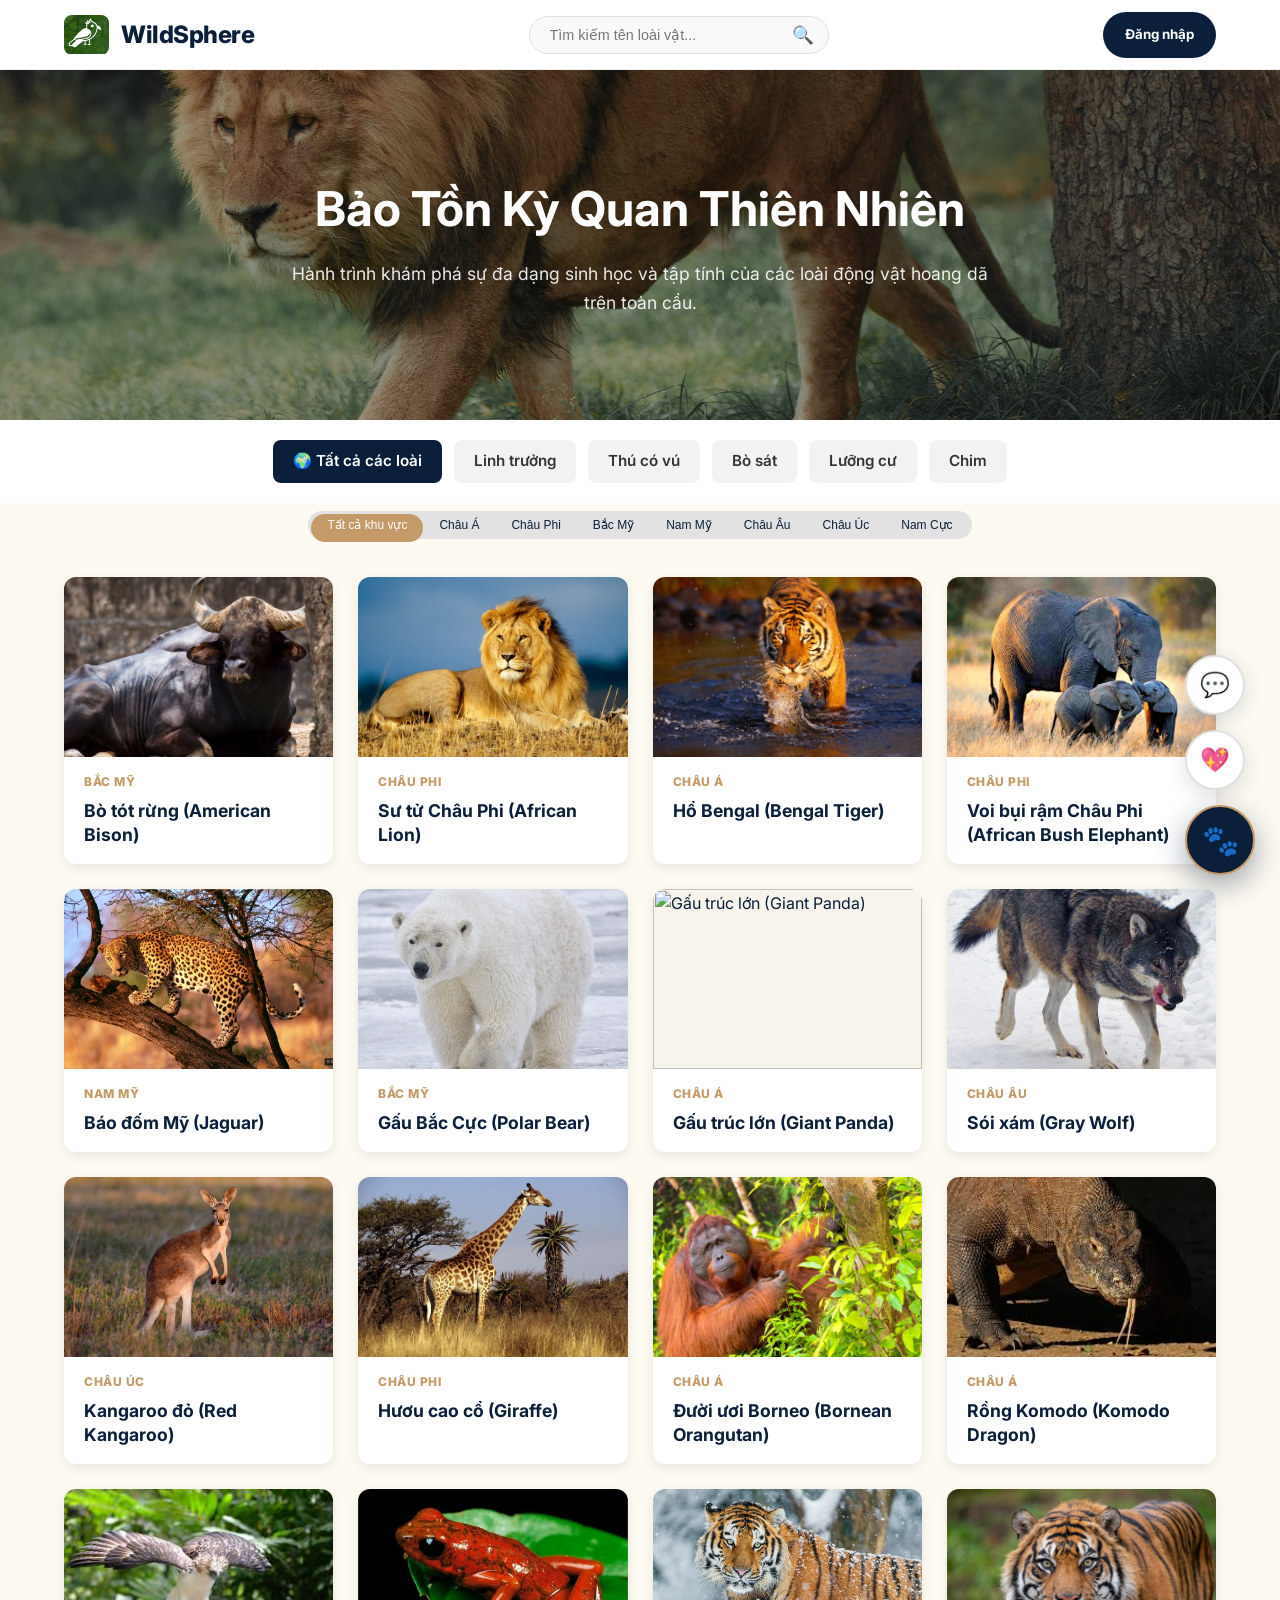
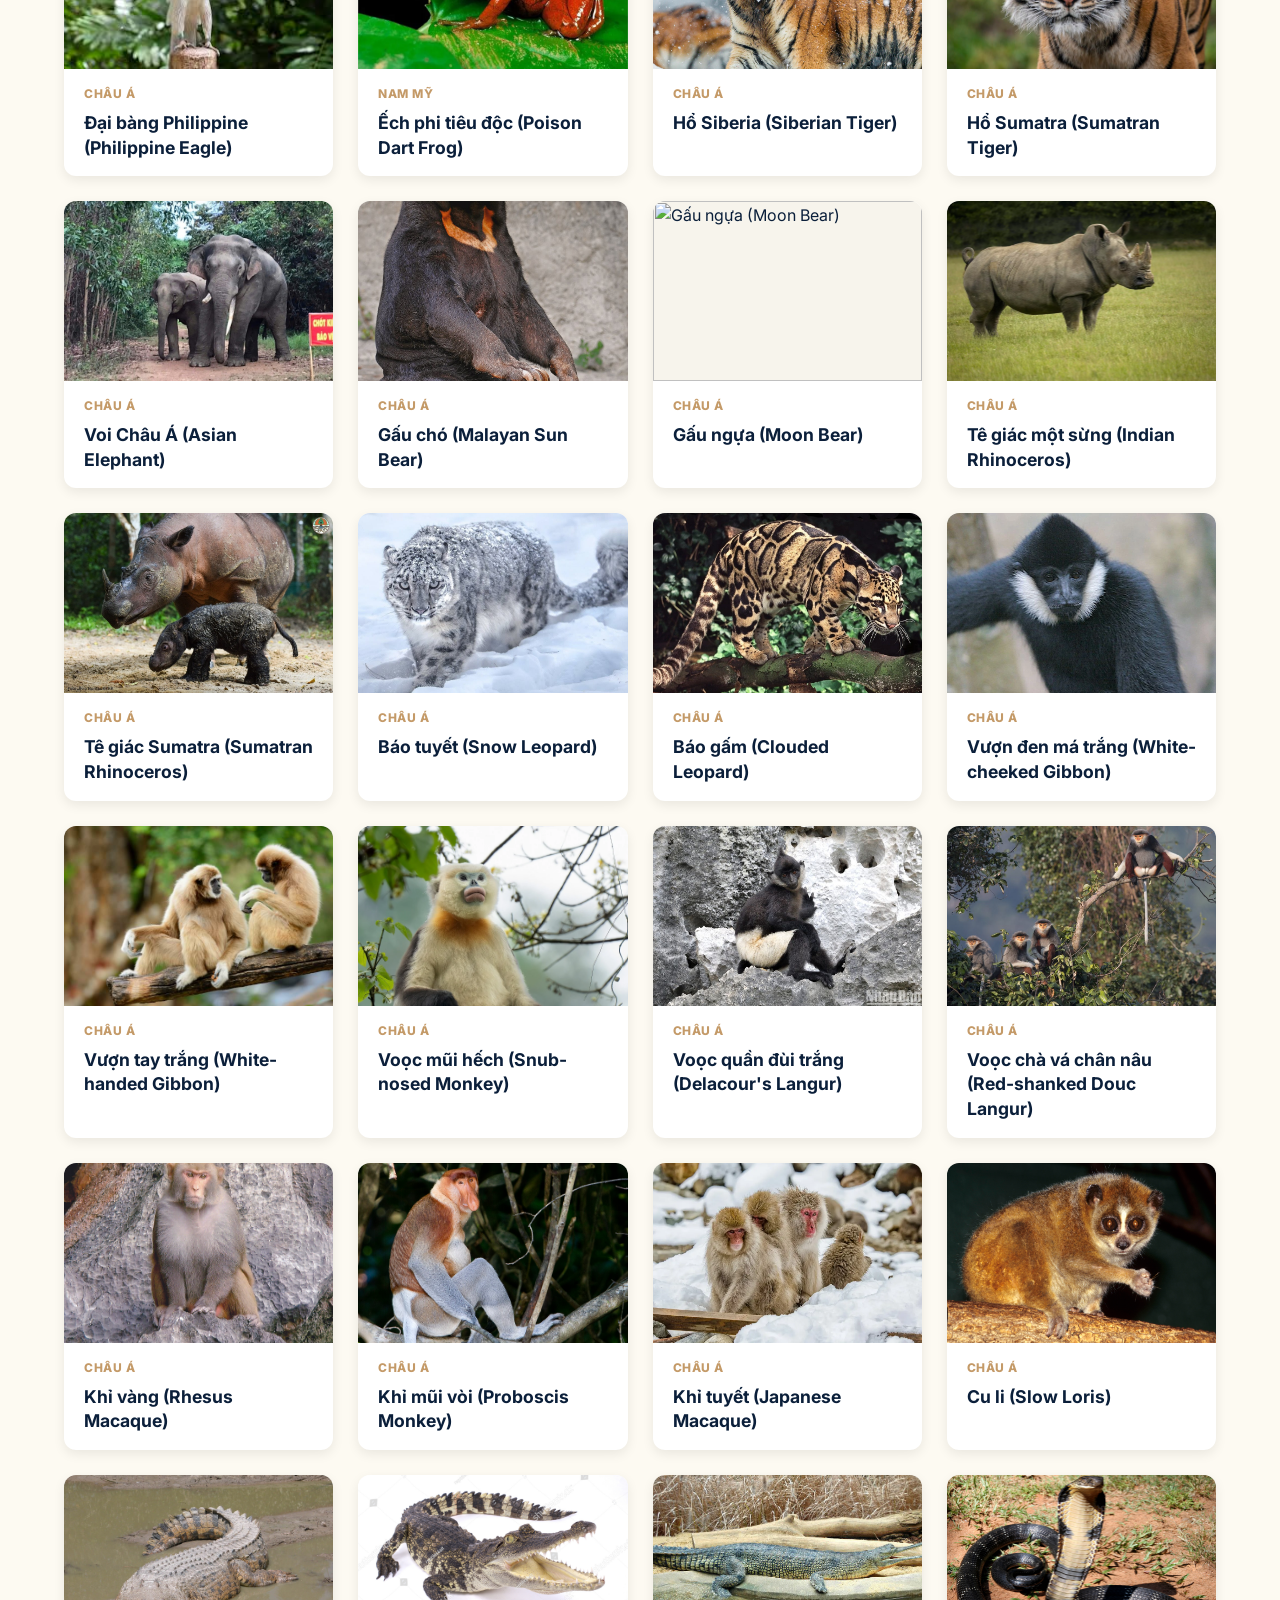
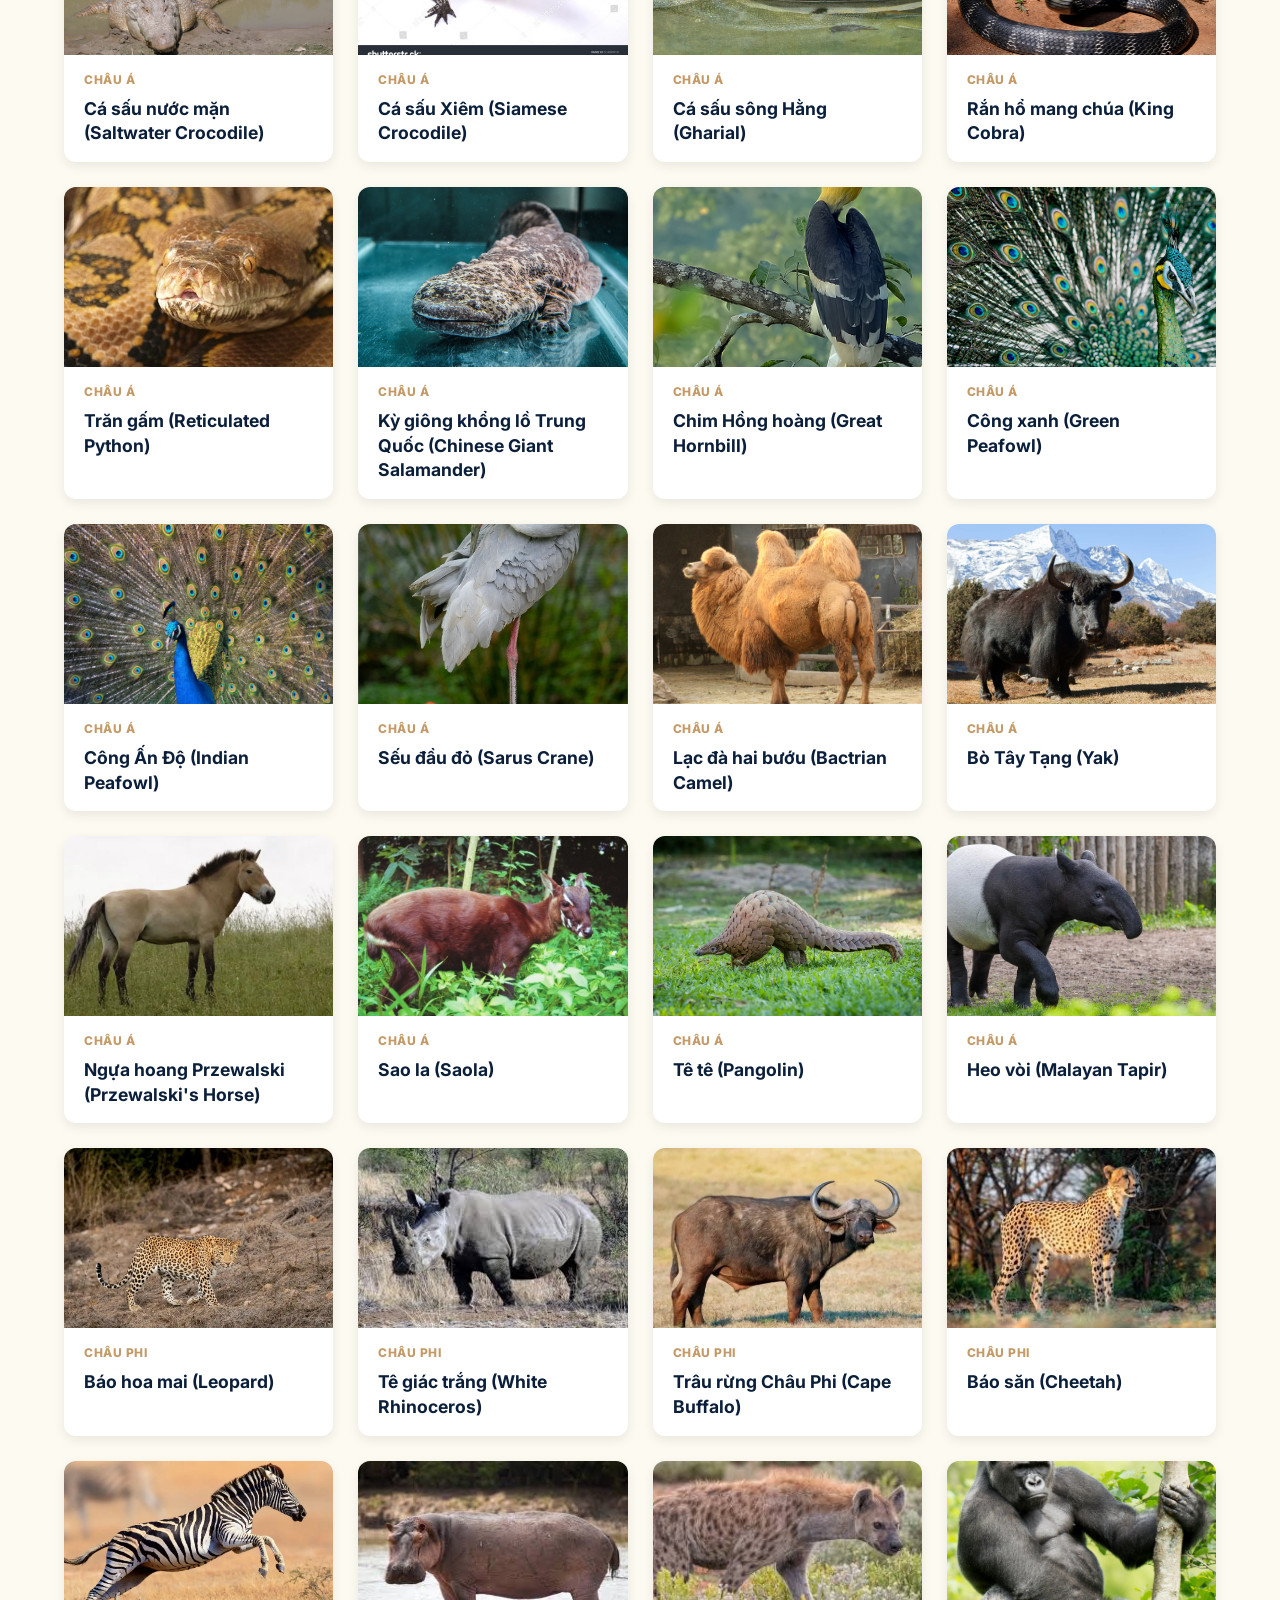
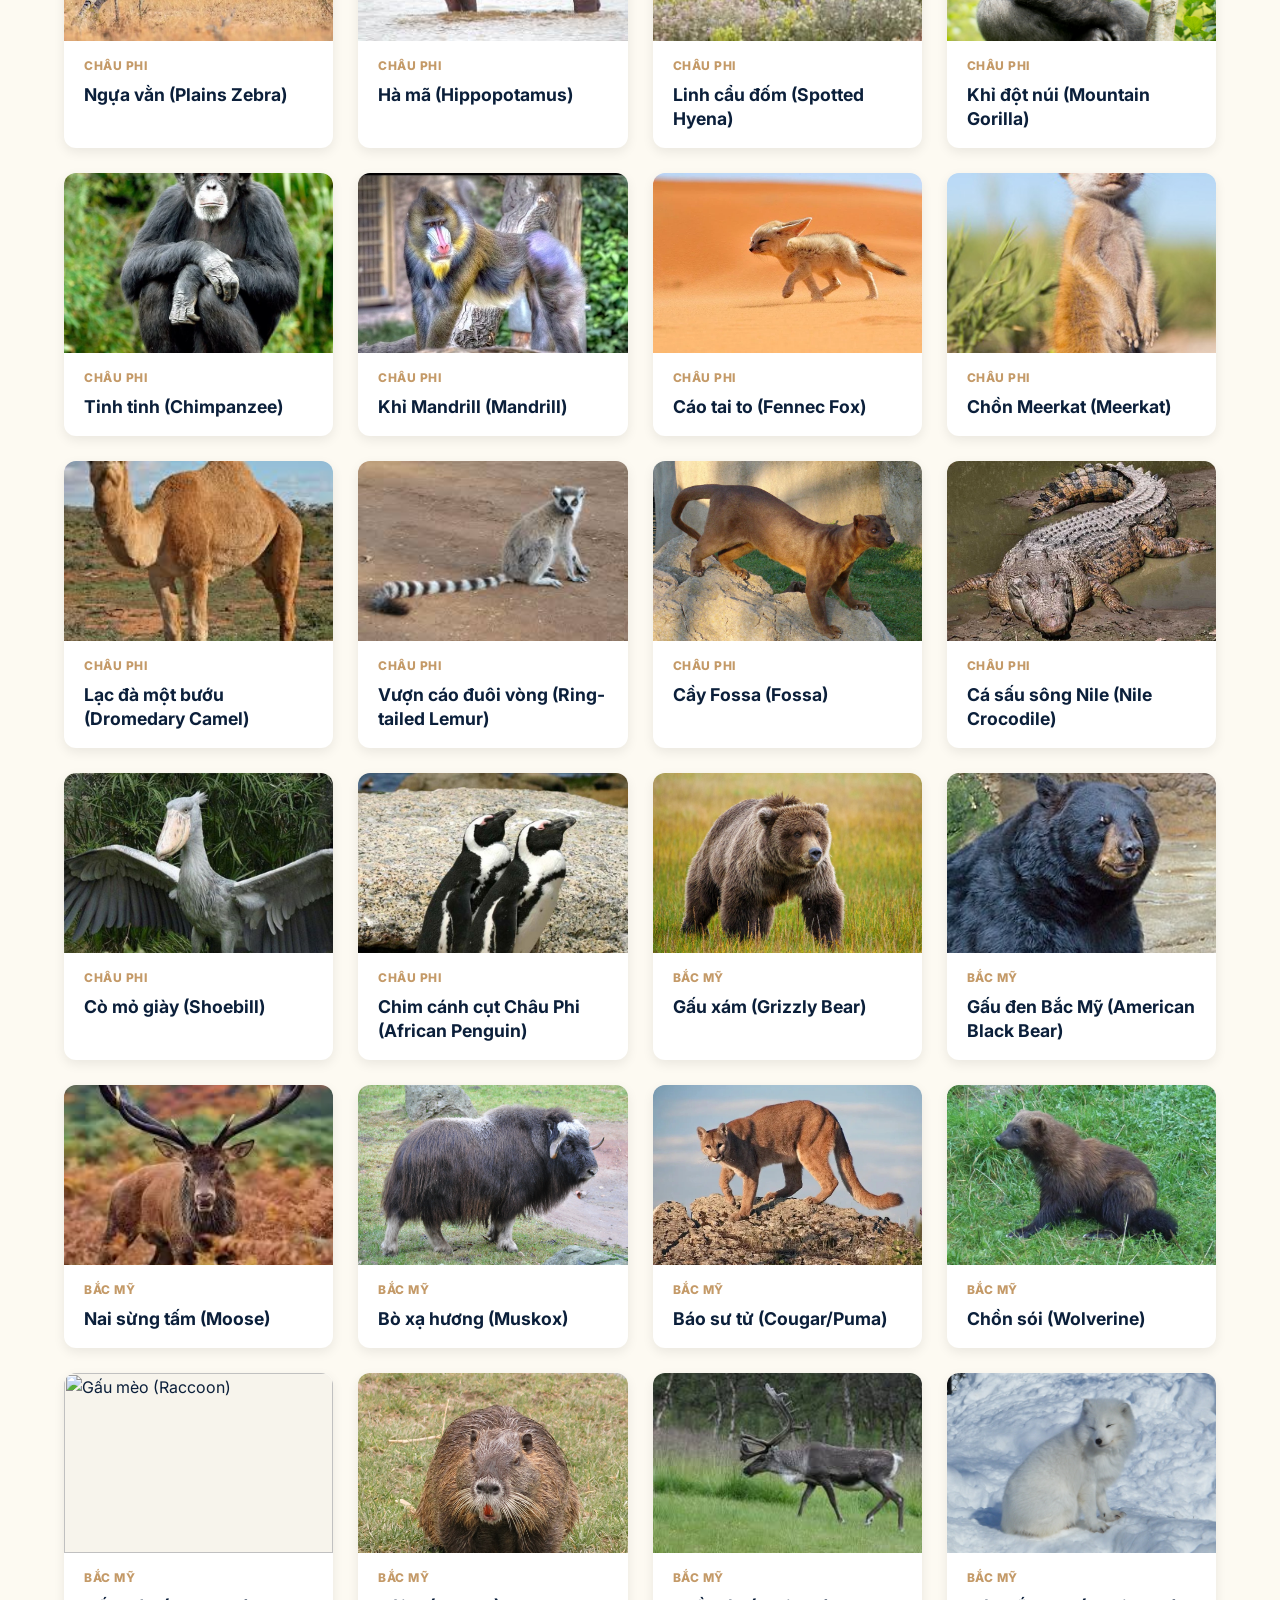
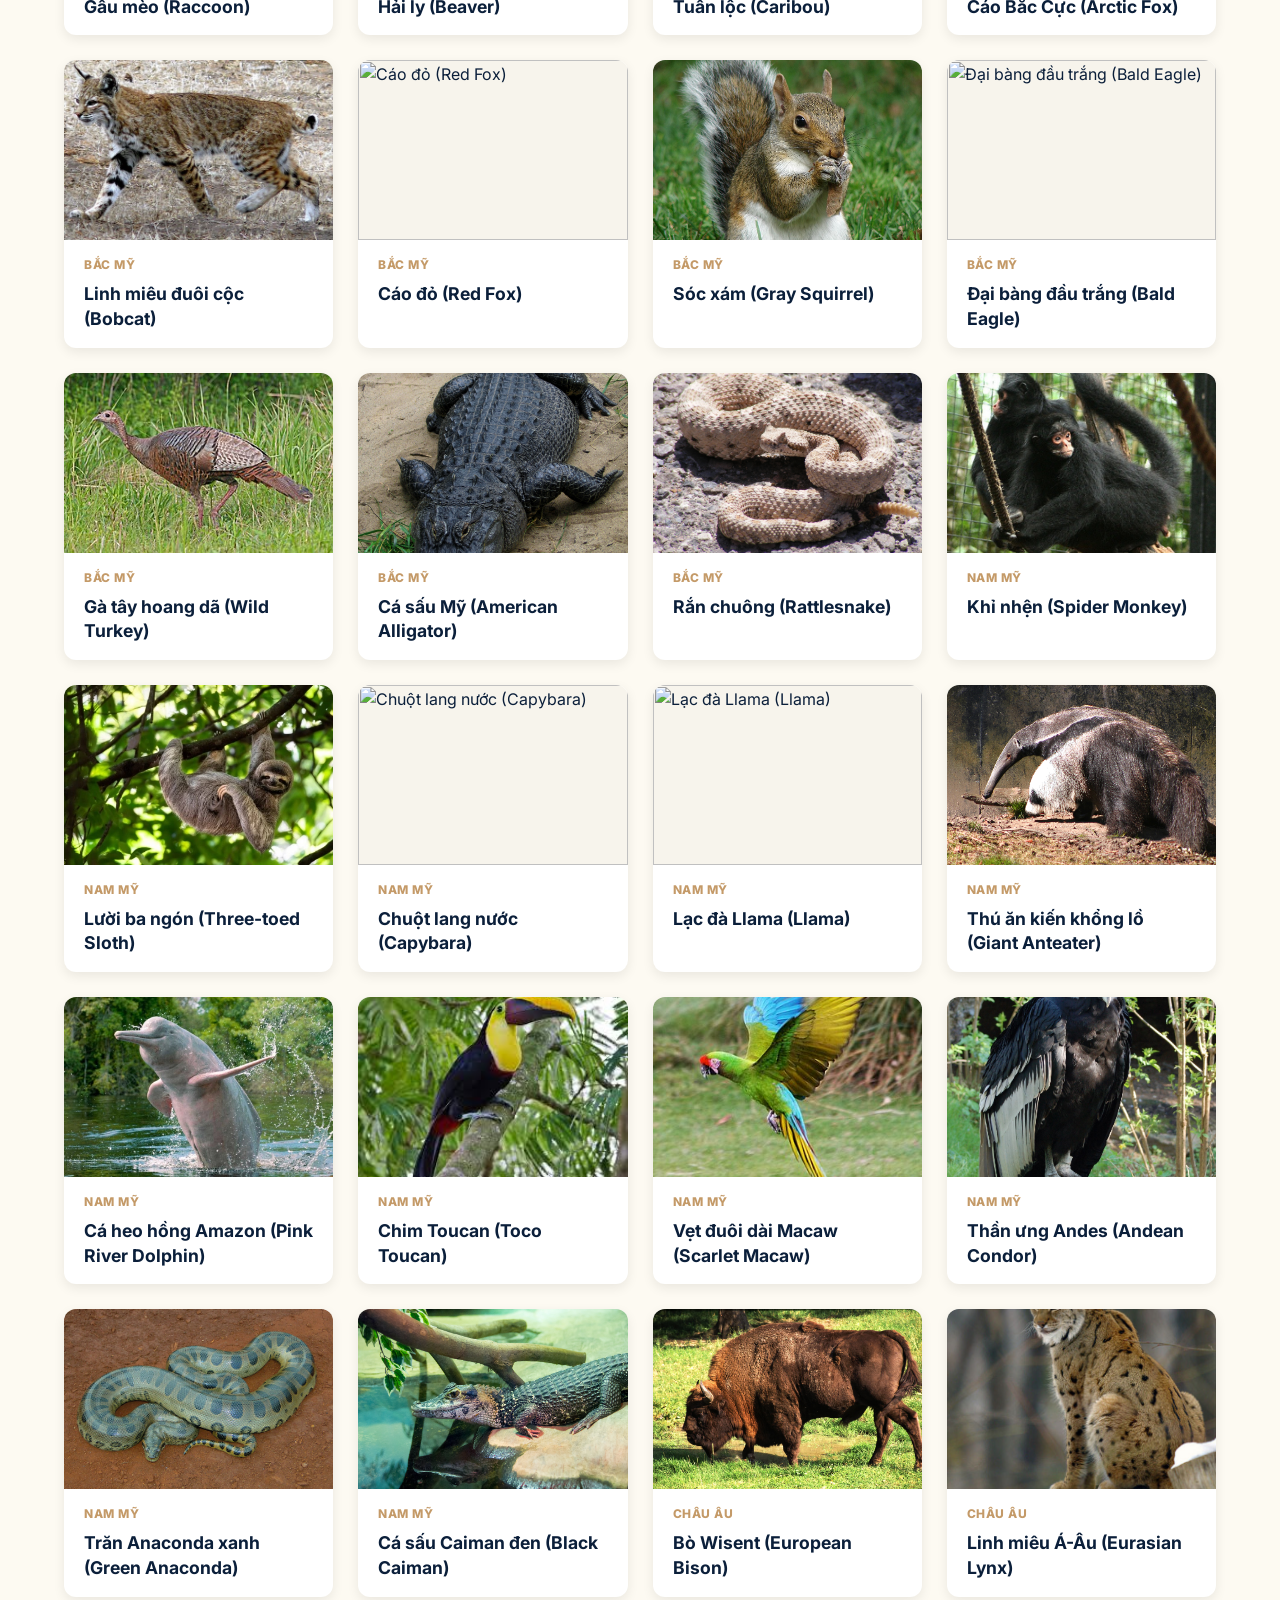
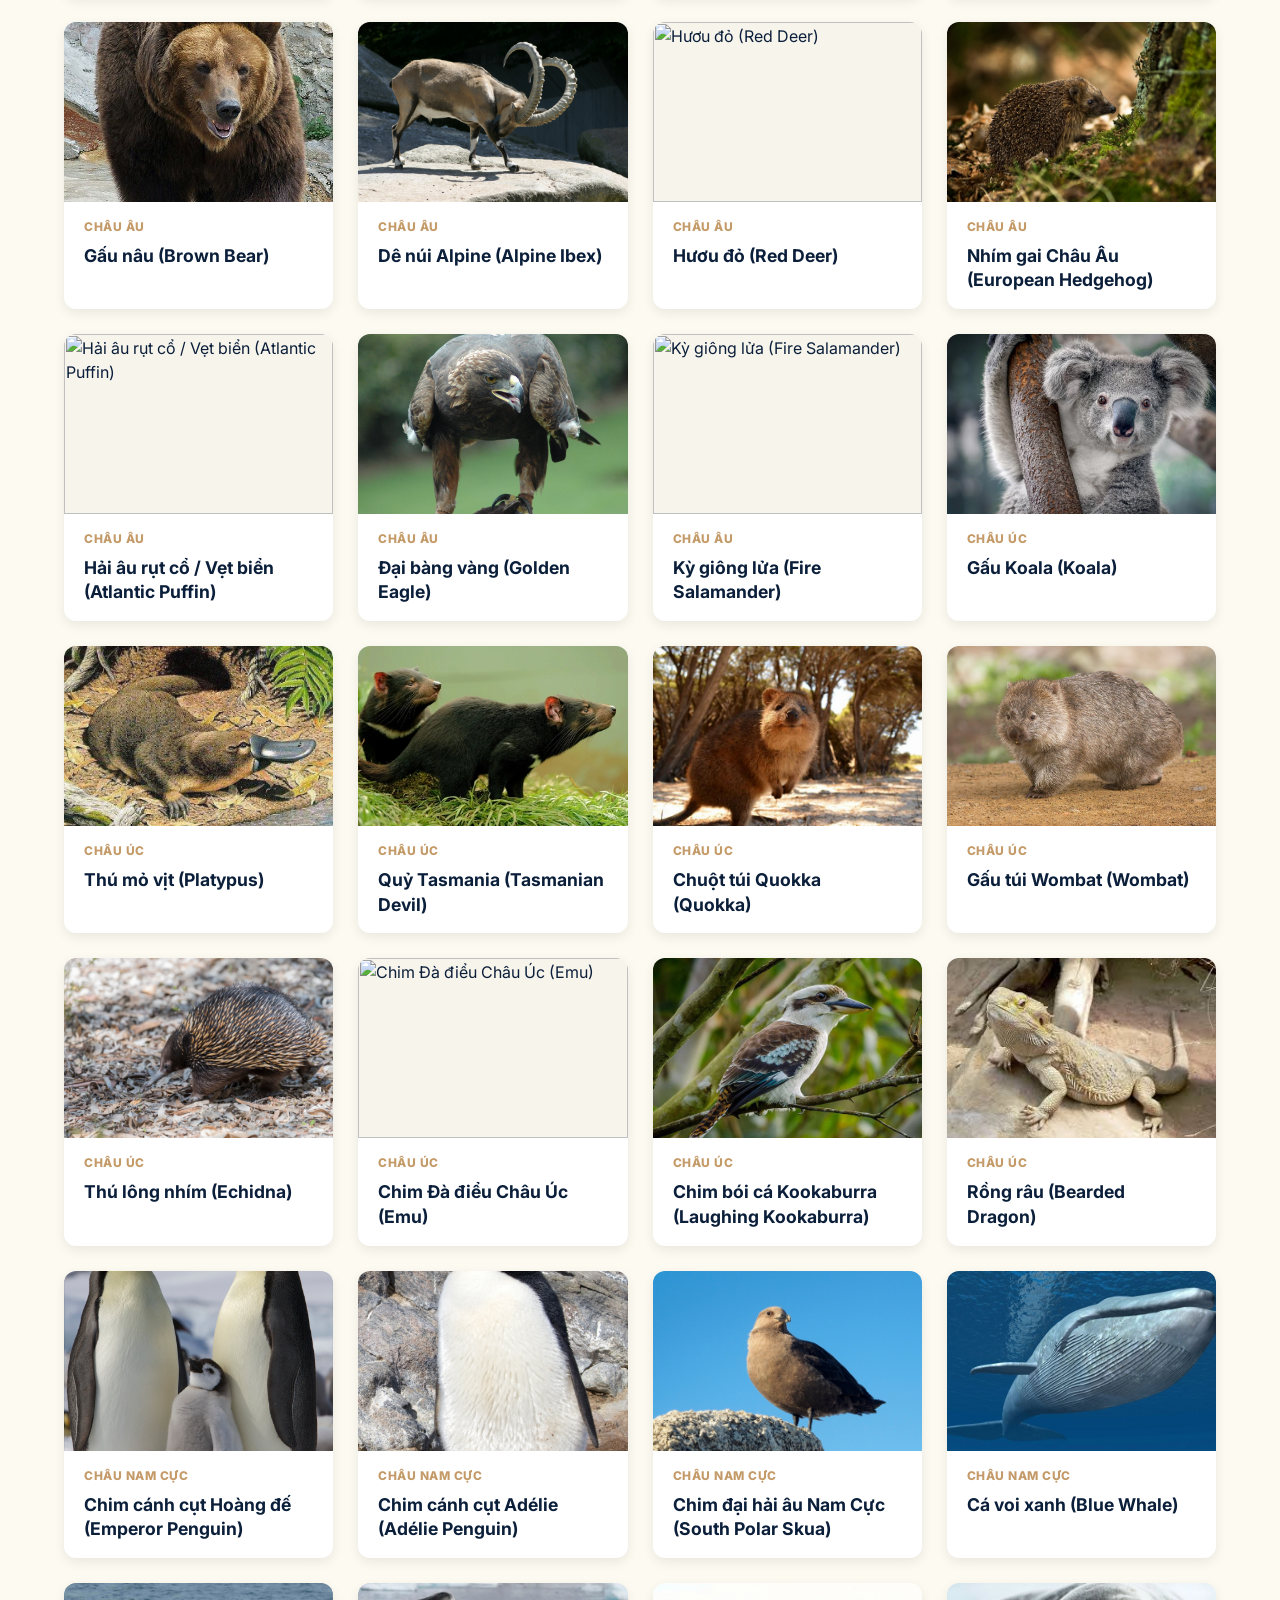
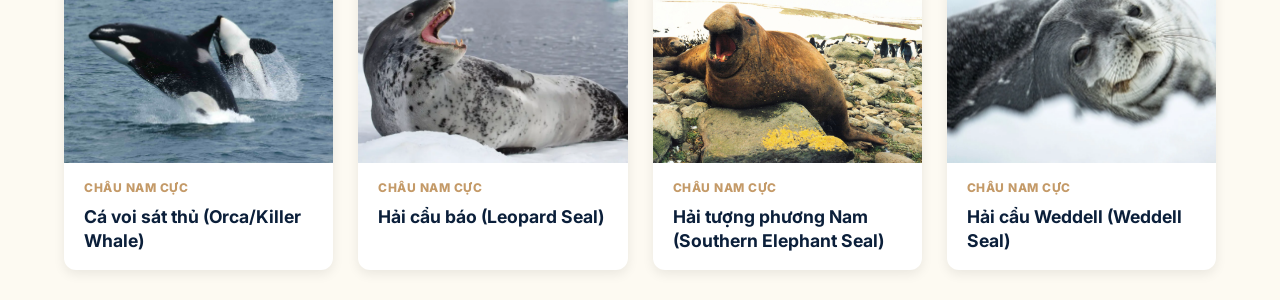
==== commit b98c7f80: "lần 7" ====
--- a/user-dashboard.html
+++ b/user-dashboard.html
@@ -16,7 +16,8 @@
     <div class="flex min-h-screen">
       <!-- SIDEBAR -->
       <aside class="w-64 bg-[#0b1f3a] text-white hidden md:flex flex-col fixed h-screen">
-        <div class="p-8 text-2xl font-extrabold tracking-tighter cursor-pointer" onclick="window.location.href='index.html'">
+         <div class="p-8 text-2xl font-extrabold tracking-tighter cursor-pointer flex items-center gap-3" onclick="window.location.href='index.html'">
+          <img src="./image/logo.png" alt="Logo" class="h-10 w-auto rounded-lg">
           WildSphere
         </div>
         <nav class="flex-1 px-4 space-y-2">
